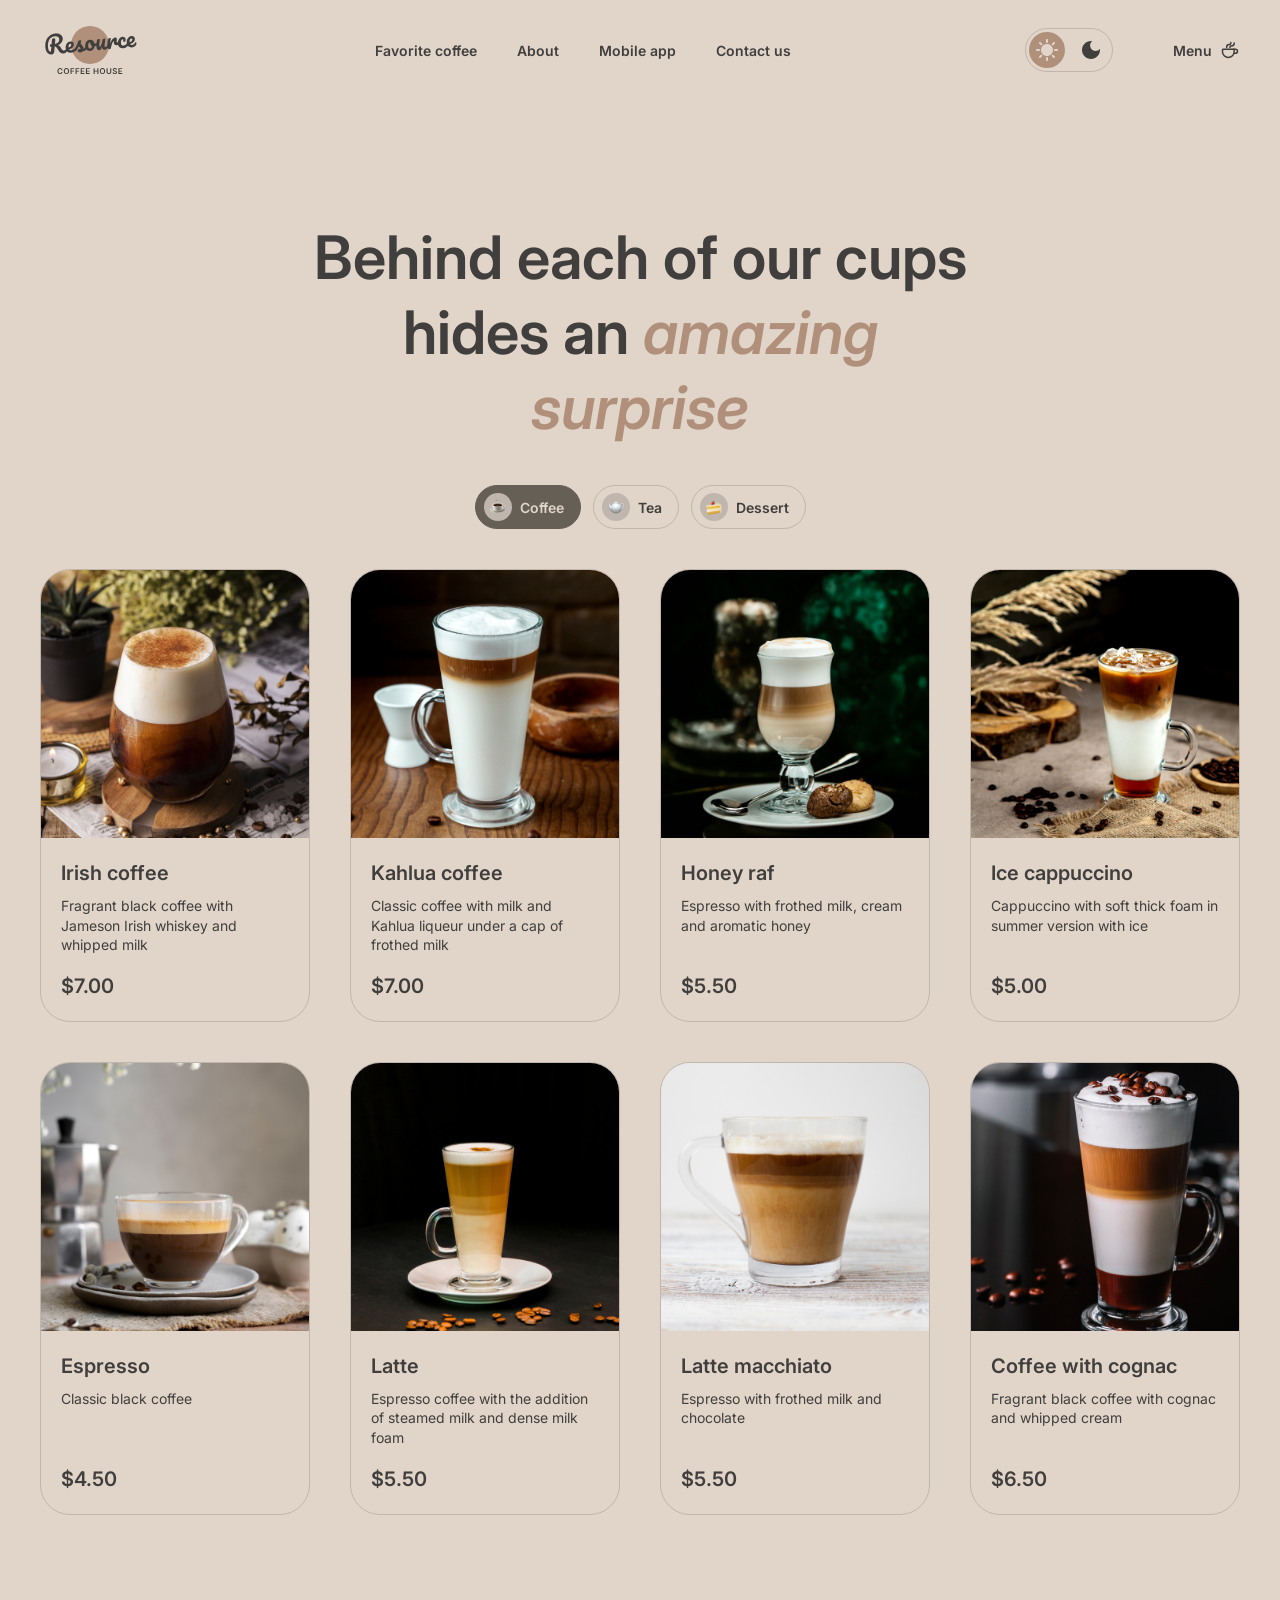
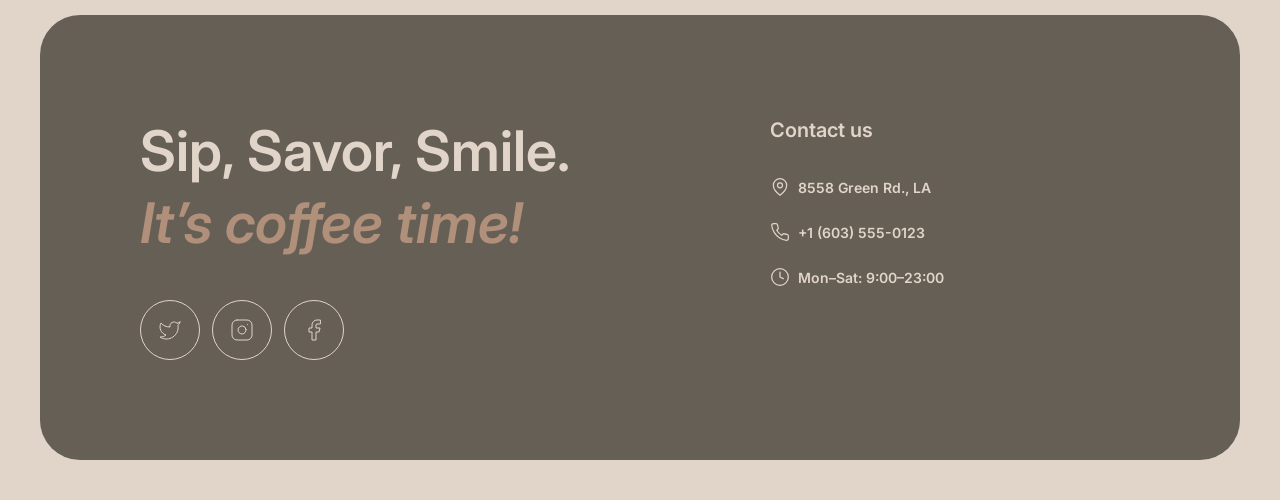
==== catalog.html @ 2228fca2 "feat: add catalog page with category tabs" ====
<!DOCTYPE html>
<html lang="en">

<head>
  <meta charset="UTF-8">
  <meta name="viewport" content="width=device-width, initial-scale=1.0">
  <title>Resource Coffee House</title>
  <link rel="icon" href="img/favicon.svg" type="image/svg+xml">
  <script>
    try {
      document.documentElement.dataset.theme = localStorage.getItem('theme') || 'light';
    } catch { }
  </script>
  <link rel="preconnect" href="https://fonts.googleapis.com">
  <link rel="preconnect" href="https://fonts.gstatic.com" crossorigin>
  <link
    href="https://fonts.googleapis.com/css2?family=Inter:ital,opsz,wght@0,14..32,100..900;1,14..32,100..900&family=Manrope:wght@200..800&display=swap"
    rel="stylesheet">
  <link rel="stylesheet" href="css/reset.css">
  <link rel="stylesheet" href="css/variables.css">
  <link rel="stylesheet" href="css/style.css">
  <script src="js/theme.js" defer></script>
  <script src="js/catalog.js" defer></script>
</head>

<body>
  <header class="header">
    <div class="container header__inner">
      <a class="logo" href="index.html" aria-label="Resource Coffee House"><svg aria-hidden="true" width="100"
          height="60" viewBox="0 0 100 60" fill="none" xmlns="http://www.w3.org/2000/svg">
          <path
            d="M69 25C69 35.4934 60.4934 44 50 44C39.5066 44 31 35.4934 31 25C31 14.5066 39.5066 6 50 6C60.4934 6 69 14.5066 69 25Z"
            fill="#B0907A" />
          <path
            d="M95.6784 22.2913C95.8856 22.2732 96.0534 22.3548 96.1817 22.5364C96.326 22.7165 96.4127 22.9739 96.442 23.3086C96.4922 23.8824 96.4 24.3884 96.1652 24.8265C95.7789 25.5509 95.2359 26.1365 94.5362 26.5832C93.8524 27.0285 93.0084 27.295 92.0042 27.3829C90.4741 27.5168 89.2469 27.1664 88.3226 26.3318C87.3969 25.4812 86.8658 24.2749 86.7291 22.7129C86.6329 21.6131 86.7748 20.5727 87.1547 19.5919C87.5333 18.5951 88.1046 17.7822 88.8687 17.1532C89.6487 16.5229 90.5568 16.1623 91.5928 16.0717C92.5173 15.9908 93.2829 16.2049 93.8895 16.714C94.4948 17.2071 94.8386 17.9239 94.9209 18.8643C95.0171 19.9641 94.7016 20.9473 93.9743 21.814C93.2617 22.6633 91.9772 23.4021 90.1208 24.0303C90.5675 24.73 91.2451 25.0401 92.1537 24.9606C92.8072 24.9035 93.3279 24.7053 93.7158 24.3662C94.1197 24.0257 94.5692 23.4725 95.0643 22.7064C95.2346 22.4506 95.4393 22.3122 95.6784 22.2913ZM91.3914 18.4503C90.8016 18.5019 90.3295 18.8885 89.9751 19.6102C89.6365 20.3304 89.5098 21.1767 89.5949 22.149L89.5991 22.1968C90.5199 21.8914 91.2318 21.4918 91.7347 20.9981C92.2376 20.5044 92.4632 19.9626 92.4117 19.3729C92.3852 19.0701 92.2766 18.8386 92.0859 18.6786C91.9098 18.5013 91.6783 18.4252 91.3914 18.4503Z"
            fill="currentColor" />
          <path
            d="M83.2976 28.1446C81.7356 28.2813 80.4779 27.9497 79.5245 27.1497C78.5857 26.3324 78.0529 25.1985 77.926 23.7481C77.813 22.457 77.969 21.303 78.394 20.2861C78.819 19.2692 79.4149 18.4622 80.1818 17.8651C80.9487 17.268 81.7784 16.9304 82.671 16.8523C83.5477 16.7756 84.2481 16.9793 84.7723 17.4635C85.311 17.9303 85.6159 18.5702 85.6871 19.383C85.7456 20.0525 85.6437 20.6316 85.3813 21.1203C85.1348 21.6076 84.7725 21.8722 84.2944 21.9141C83.9915 21.9406 83.7382 21.8904 83.5344 21.7637C83.3465 21.6356 83.2414 21.444 83.2191 21.189C83.2093 21.0774 83.2141 20.9485 83.2334 20.8023C83.2527 20.6561 83.2676 20.5504 83.278 20.4852C83.3367 20.2392 83.357 20.0125 83.3389 19.8053C83.3208 19.5981 83.2511 19.4436 83.1297 19.3418C83.0243 19.2386 82.876 19.1953 82.6847 19.2121C82.3181 19.2441 81.9901 19.4415 81.7006 19.8041C81.4097 20.1508 81.193 20.6114 81.0506 21.186C80.9081 21.7606 80.8661 22.3826 80.9247 23.0521C81.0865 24.901 81.9723 25.7551 83.5821 25.6142C84.2356 25.557 84.9181 25.2805 85.6296 24.7846C86.3556 24.2714 87.0469 23.5444 87.7034 22.6036C87.8752 22.3637 88.0806 22.2333 88.3197 22.2124C88.5269 22.1942 88.6946 22.2759 88.8229 22.4574C88.9672 22.6375 89.054 22.895 89.0832 23.2297C89.1362 23.8354 89.028 24.3427 88.7587 24.7518C88.0904 25.7418 87.2526 26.5378 86.2452 27.1399C85.2524 27.7247 84.2699 28.0596 83.2976 28.1446Z"
            fill="currentColor" />
          <path
            d="M69.548 29.3476C68.9423 29.4006 68.4841 29.1195 68.1733 28.5042C67.8784 27.8876 67.6696 26.8779 67.5469 25.4753C67.3656 23.4032 67.4882 21.4089 67.9148 19.4924C68.0179 19.0177 68.2197 18.6627 68.5203 18.4276C68.8355 18.1752 69.288 18.0232 69.8778 17.9716C70.1965 17.9437 70.4232 17.964 70.5577 18.0326C70.6921 18.1011 70.7692 18.2469 70.7887 18.4701C70.811 18.7251 70.7416 19.3094 70.5806 20.2229C70.477 20.8744 70.3983 21.4434 70.3445 21.93C70.2907 22.4165 70.2626 23.0132 70.2602 23.7201C70.6663 22.3033 71.1584 21.136 71.7366 20.2181C72.3148 19.3002 72.8987 18.6308 73.4883 18.2098C74.0938 17.7874 74.6595 17.5532 75.1855 17.5072C76.2215 17.4166 76.7849 17.8893 76.8755 18.9253C76.8936 19.1325 76.8658 19.6409 76.7921 20.4504C76.7204 21.0991 76.6915 21.5032 76.7054 21.6626C76.7542 22.2204 76.9779 22.4819 77.3764 22.4471C77.8227 22.408 78.3658 22.0072 79.0057 21.2445C79.1948 21.0191 79.4009 20.8967 79.6241 20.8772C79.8313 20.8591 79.9991 20.9408 80.1274 21.1223C80.2702 21.2864 80.3549 21.5199 80.3814 21.8228C80.433 22.4125 80.314 22.8887 80.0245 23.2513C79.6187 23.7526 79.1275 24.1971 78.5511 24.5848C77.9893 24.9552 77.3736 25.1697 76.7042 25.2282C75.8594 25.3021 75.1951 25.1434 74.7111 24.7521C74.2431 24.3594 73.977 23.7965 73.9129 23.0633C73.892 22.8242 73.895 22.583 73.9219 22.3397C73.9258 22.0182 73.923 21.8016 73.9132 21.69C73.8909 21.435 73.7921 21.3151 73.6167 21.3305C73.3777 21.3514 73.0826 21.6503 72.7315 22.2271C72.395 22.7865 72.0738 23.5213 71.768 24.4314C71.4621 25.3415 71.2322 26.2932 71.0782 27.2864C70.9684 28.0509 70.8058 28.5791 70.5904 28.8709C70.3896 29.1455 70.0421 29.3044 69.548 29.3476Z"
            fill="currentColor" />
          <path
            d="M59.2452 30.2488C58.5279 30.3116 57.9096 30.0364 57.3902 29.4233C56.8853 28.7929 56.5897 27.9836 56.5032 26.9954C56.3986 25.8 56.3828 24.7012 56.4557 23.699C56.5273 22.6809 56.6975 21.5979 56.9665 20.4501C57.0841 19.958 57.2772 19.5958 57.546 19.3635C57.8148 19.1312 58.26 18.9878 58.8816 18.9334C59.2323 18.9028 59.4762 18.9376 59.6135 19.038C59.7667 19.1371 59.8531 19.2981 59.8726 19.5213C59.8838 19.6488 59.8337 20.0868 59.7226 20.8354C59.6148 21.4391 59.534 21.9842 59.4802 22.4707C59.3078 24.1722 59.246 25.3019 59.2948 25.8598C59.3241 26.1945 59.3849 26.4301 59.4771 26.5666C59.568 26.6871 59.7011 26.7397 59.8764 26.7244C60.1155 26.7035 60.3895 26.4386 60.6983 25.9297C61.023 25.4195 61.3421 24.6608 61.6555 23.6536C61.9849 22.6451 62.2788 21.4148 62.5372 19.9627C62.6229 19.4734 62.7842 19.114 63.0211 18.8845C63.2739 18.6535 63.6633 18.5151 64.1893 18.4691C64.5559 18.437 64.8151 18.4625 64.967 18.5456C65.1174 18.6127 65.203 18.7658 65.224 19.0049C65.2588 19.4034 65.1551 20.5127 64.9128 22.3327C64.645 24.412 64.532 25.6907 64.5739 26.1688C64.6004 26.4717 64.685 26.7052 64.8279 26.8694C64.9693 27.0176 65.1437 27.0827 65.3509 27.0645C65.6697 27.0366 66.0275 26.8126 66.4244 26.3924C66.8358 25.9549 67.3698 25.2657 68.0263 24.3249C68.198 24.0851 68.4035 23.9547 68.6425 23.9337C68.8498 23.9156 69.0175 23.9973 69.1458 24.1788C69.2901 24.3589 69.3768 24.6163 69.4061 24.9511C69.4619 25.5886 69.3537 26.096 69.0815 26.4731C68.4701 27.3779 67.7896 28.1361 67.04 28.7477C66.3064 29.358 65.4375 29.707 64.4334 29.7949C63.6683 29.8618 63.0766 29.6165 62.6585 29.0588C62.2562 28.4997 62.0084 27.6862 61.9149 26.6183C61.7388 27.7259 61.4055 28.5982 60.9152 29.2354C60.4235 29.8566 59.8668 30.1944 59.2452 30.2488Z"
            fill="currentColor" />
          <path
            d="M57.5606 22.8796C57.7678 22.8614 57.9362 22.9511 58.0659 23.1485C58.1956 23.346 58.2744 23.6041 58.3023 23.9229C58.3692 24.688 58.1779 25.1625 57.7282 25.3463C56.8011 25.7647 55.7659 26.048 54.6225 26.1963C54.4367 27.5616 53.9332 28.6898 53.1117 29.5808C52.2888 30.4559 51.3115 30.9429 50.1799 31.0419C49.2235 31.1256 48.3824 30.9663 47.6566 30.564C46.9467 30.1603 46.383 29.5913 45.9654 28.8569C45.5478 28.1225 45.3 27.309 45.2219 26.4164C45.1159 25.205 45.2529 24.1089 45.6328 23.1281C46.0114 22.1313 46.5841 21.3343 47.351 20.7372C48.1165 20.1242 48.9933 19.7744 49.9816 19.688C51.1929 19.582 52.2022 19.9193 53.0093 20.6999C53.8309 21.4632 54.3592 22.453 54.5941 23.6691C55.339 23.5558 56.2177 23.3183 57.23 22.9567C57.3547 22.9136 57.4649 22.8879 57.5606 22.8796ZM50.1494 28.4908C50.6595 28.4462 51.0797 28.2007 51.41 27.7542C51.7563 27.3063 51.959 26.6863 52.0182 25.8941C51.4948 25.6026 51.0739 25.1977 50.7555 24.6795C50.4531 24.1599 50.2754 23.5972 50.2224 22.9916C50.2001 22.7365 50.2017 22.4794 50.2272 22.2202L50.1076 22.2307C49.4701 22.2864 48.9633 22.644 48.5873 23.3032C48.2259 23.9452 48.094 24.824 48.1916 25.9398C48.2683 26.8164 48.4942 27.4712 48.8694 27.9042C49.2605 28.3357 49.6872 28.5313 50.1494 28.4908Z"
            fill="currentColor" />
          <path
            d="M40.3093 32.4354C39.4805 32.508 38.8262 32.3725 38.3464 32.029C37.8826 31.6841 37.6298 31.2726 37.5879 30.7944C37.5517 30.38 37.6717 30.0081 37.9481 29.6787C38.2244 29.3494 38.6575 29.1589 39.2472 29.1073C39.4544 29.0892 39.6956 29.0922 39.9708 29.1163C40.2604 29.1231 40.4777 29.1282 40.6226 29.1316C40.5704 28.7185 40.4406 28.3364 40.2332 27.9851C40.0417 27.6325 39.8038 27.3 39.5195 26.9876C39.2338 26.6592 38.9682 26.3773 38.7228 26.1418C38.3109 27.1254 37.8851 27.9497 37.4454 28.6145C37.0216 29.278 36.5472 29.9137 36.0222 30.5218C35.7604 30.8338 35.4701 31.0038 35.1513 31.0316C34.8963 31.054 34.6814 30.9844 34.5067 30.823C34.3306 30.6457 34.2307 30.4216 34.207 30.1506C34.1791 29.8318 34.2648 29.5272 34.4643 29.2367L34.7416 28.827C35.5235 27.6664 36.1068 26.7159 36.4918 25.9756C36.7223 25.4896 36.9874 24.8481 37.2871 24.0509C37.5853 23.2379 37.8735 22.4016 38.1517 21.542C38.3932 20.8142 38.9921 20.4085 39.9484 20.3248C40.3947 20.2858 40.709 20.2984 40.8913 20.3628C41.0736 20.4271 41.1725 20.547 41.1878 20.7223C41.1962 20.8179 41.1775 20.9722 41.1319 21.1849C41.0863 21.3977 41.0167 21.6126 40.9233 21.8296C40.6866 22.4285 40.5857 22.9272 40.6205 23.3257C40.6415 23.5647 40.7442 23.8208 40.9286 24.0937C41.1291 24.3653 41.4235 24.7009 41.8118 25.1006C42.3804 25.7254 42.8131 26.2657 43.11 26.7216C43.4214 27.1601 43.6015 27.6583 43.6503 28.2162C43.6642 28.3756 43.6678 28.6001 43.6611 28.8898C44.4156 28.5187 45.2617 27.6335 46.1993 26.2345C46.371 25.9946 46.5765 25.8642 46.8155 25.8433C47.0227 25.8252 47.1905 25.9069 47.3188 26.0884C47.4631 26.2685 47.5498 26.5259 47.5791 26.8606C47.6321 27.4663 47.5239 27.9737 47.2545 28.3827C46.544 29.4407 45.8382 30.185 45.1371 30.6158C44.4505 31.0292 43.5747 31.2985 42.5095 31.4238C41.9194 32.0215 41.186 32.3587 40.3093 32.4354Z"
            fill="currentColor" />
          <path
            d="M36.6171 26.7357C36.8243 26.7175 36.9921 26.7992 37.1204 26.9807C37.2646 27.1608 37.3514 27.4183 37.3807 27.753C37.4365 28.3905 37.3283 28.8979 37.0561 29.2751C36.5291 30.0439 35.7502 30.7786 34.7193 31.4791C33.7044 32.1782 32.5833 32.5815 31.3559 32.6888C29.6823 32.8353 28.3436 32.4947 27.3396 31.667C26.3356 30.8394 25.7646 29.6365 25.6266 28.0586C25.5304 26.9588 25.6722 25.9185 26.0522 24.9376C26.4308 23.9408 27.0021 23.1279 27.7662 22.4989C28.5462 21.8686 29.4542 21.508 30.4903 21.4174C31.4147 21.3365 32.1803 21.5506 32.787 22.0597C33.3923 22.5528 33.7361 23.2696 33.8183 24.21C33.9145 25.3098 33.599 26.293 32.8718 27.1597C32.1591 28.009 30.8826 28.7471 29.0422 29.3739C29.5048 30.0722 30.294 30.3726 31.4098 30.275C32.127 30.2122 32.9183 29.894 33.7836 29.3204C34.6634 28.7295 35.4025 27.9983 36.0009 27.1269C36.1726 26.887 36.378 26.7566 36.6171 26.7357ZM30.2888 23.796C29.6991 23.8476 29.227 24.2342 28.8725 24.9559C28.534 25.6761 28.4073 26.5224 28.4923 27.4947L28.4965 27.5425C29.4174 27.2371 30.1293 26.8375 30.6322 26.3438C31.1351 25.8501 31.3607 25.3083 31.3091 24.7186C31.2826 24.4158 31.174 24.1843 30.9834 24.0243C30.8072 23.847 30.5757 23.7709 30.2888 23.796Z"
            fill="currentColor" />
          <path
            d="M27.6906 27.5167C27.8978 27.4986 28.0656 27.5803 28.1939 27.7618C28.3382 27.9419 28.4249 28.1993 28.4542 28.5341C28.5086 29.1557 28.4004 29.6631 28.1296 30.0561C27.4454 31.0476 26.7351 31.8324 25.9987 32.4108C25.261 32.9733 24.3581 33.3012 23.2902 33.3946C22.2541 33.4853 21.3451 33.2837 20.5631 32.79C19.797 32.2949 19.028 31.3985 18.256 30.1009C17.6351 29.063 17.151 28.3023 16.8035 27.8188C16.4547 27.3193 16.119 26.9712 15.7967 26.7745C15.4903 26.5765 15.1198 26.4724 14.6852 26.4622C14.6508 26.8025 14.5595 27.8705 14.4114 29.6663C14.3537 30.4744 14.3165 30.9675 14.3 31.1456C14.2256 32.1319 13.9724 32.9089 13.5402 33.4767C13.1067 34.0286 12.4038 34.3471 11.4315 34.4321C10.3636 34.5256 9.38799 34.2977 8.50477 33.7486C7.63609 33.1822 6.9298 32.3606 6.38589 31.2839C5.84059 30.1913 5.50518 28.9277 5.37968 27.4932C5.1454 24.8154 5.40544 22.4638 6.15978 20.4383C6.93006 18.4115 8.10738 16.8148 9.69174 15.6483C11.2906 14.4644 13.1899 13.7763 15.3895 13.5838C16.9196 13.45 18.223 13.5688 19.2994 13.9404C20.3759 14.312 21.1968 14.8826 21.762 15.6523C22.3432 16.4206 22.6784 17.3148 22.7676 18.3349C22.8457 19.2275 22.7073 20.1229 22.3522 21.0213C22.0117 21.9023 21.4476 22.7066 20.66 23.434C19.8724 24.1614 18.8869 24.7375 17.7034 25.1622C18.4866 25.3025 19.1057 25.5856 19.5605 26.0116C20.0154 26.4376 20.4891 27.0787 20.9816 27.9351C21.5115 28.8524 22.0112 29.5153 22.4806 29.924C22.966 30.3312 23.4955 30.5098 24.0693 30.4596C24.5794 30.4149 25.0509 30.205 25.4838 29.8299C25.9154 29.4388 26.4456 28.7981 27.0744 27.9079C27.2461 27.6681 27.4515 27.5377 27.6906 27.5167ZM11.3837 26.727C10.8418 26.7744 10.4561 26.6797 10.2266 26.4428C10.013 26.2045 9.89225 25.9259 9.86436 25.6071C9.8309 25.2246 9.92394 24.9113 10.1435 24.6672C10.379 24.4218 10.6562 24.2851 10.9749 24.2572L11.5727 24.2049C11.691 22.6206 11.8123 21.2528 11.9364 20.1016C12.053 19.0474 12.6771 18.4708 13.8088 18.3718C14.7173 18.2923 15.2071 18.659 15.2782 19.4719C15.2936 19.6473 15.2975 19.7835 15.2899 19.8805L14.9199 23.9121C15.7764 23.789 16.5393 23.5134 17.2085 23.0855C17.8937 22.6561 18.4149 22.0966 18.7722 21.4068C19.1454 20.7156 19.2957 19.9556 19.2232 19.1268C19.1353 18.1226 18.7236 17.3636 17.988 16.8498C17.2524 16.3359 16.2232 16.1369 14.9002 16.2526C13.3382 16.3893 12.0016 16.8997 10.8904 17.7839C9.79381 18.6508 8.98568 19.8779 8.46605 21.4653C7.94503 23.0366 7.78003 24.9142 7.97108 27.0978C8.06033 28.1179 8.24063 28.9855 8.51198 29.7006C8.78334 30.4157 9.08648 30.9432 9.42139 31.2834C9.75631 31.6235 10.0592 31.7817 10.3302 31.7579C10.5374 31.7398 10.6957 31.6216 10.8051 31.4032C10.9304 31.1834 11.0127 30.839 11.052 30.3698L11.3837 26.727Z"
            fill="currentColor" />
          <path
            d="M78.4033 54.0001V48.1819H82.1874V49.0654H79.4573V50.645H81.9914V51.5285H79.4573V53.1165H82.2101V54.0001H78.4033Z"
            fill="currentColor" />
          <path
            d="M75.9698 49.7813C75.9433 49.5332 75.8316 49.34 75.6346 49.2017C75.4395 49.0635 75.1857 48.9943 74.8732 48.9943C74.6535 48.9943 74.4651 49.0275 74.3079 49.0938C74.1507 49.1601 74.0304 49.25 73.9471 49.3637C73.8638 49.4773 73.8211 49.607 73.8192 49.7529C73.8192 49.8741 73.8467 49.9792 73.9016 50.0682C73.9585 50.1572 74.0352 50.233 74.1317 50.2955C74.2283 50.3561 74.3353 50.4072 74.4528 50.4489C74.5702 50.4906 74.6886 50.5256 74.8079 50.554L75.3533 50.6904C75.573 50.7415 75.7842 50.8106 75.9869 50.8977C76.1914 50.9849 76.3742 51.0947 76.5352 51.2273C76.698 51.3599 76.8268 51.5199 76.9215 51.7074C77.0162 51.8949 77.0636 52.1146 77.0636 52.3665C77.0636 52.7074 76.9764 53.0076 76.8022 53.2671C76.628 53.5246 76.3761 53.7263 76.0465 53.8722C75.7189 54.0161 75.3221 54.0881 74.8562 54.0881C74.4035 54.0881 74.0105 54.018 73.6772 53.8779C73.3458 53.7377 73.0863 53.5332 72.8988 53.2642C72.7132 52.9953 72.6128 52.6676 72.5977 52.2813H73.6346C73.6497 52.4839 73.7122 52.6525 73.8221 52.787C73.9319 52.9214 74.0749 53.0218 74.2511 53.0881C74.4291 53.1544 74.628 53.1875 74.8477 53.1875C75.0768 53.1875 75.2776 53.1534 75.4499 53.0852C75.6242 53.0152 75.7605 52.9186 75.859 52.7955C75.9575 52.6705 76.0077 52.5246 76.0096 52.358C76.0077 52.2065 75.9632 52.0815 75.8761 51.983C75.7889 51.8826 75.6668 51.7993 75.5096 51.733C75.3543 51.6648 75.1725 51.6042 74.9641 51.5512L74.3022 51.3807C73.823 51.2576 73.4442 51.071 73.1658 50.821C72.8893 50.5692 72.7511 50.2349 72.7511 49.8182C72.7511 49.4754 72.8439 49.1752 73.0295 48.9176C73.217 48.6601 73.4717 48.4602 73.7937 48.3182C74.1156 48.1743 74.4802 48.1023 74.8874 48.1023C75.3003 48.1023 75.6621 48.1743 75.9727 48.3182C76.2852 48.4602 76.5304 48.6582 76.7085 48.912C76.8865 49.1638 76.9783 49.4536 76.984 49.7813H75.9698Z"
            fill="currentColor" />
          <path
            d="M70.2086 48.1819H71.2626V51.983C71.2626 52.3997 71.1641 52.7662 70.9672 53.0825C70.7721 53.3987 70.4975 53.6459 70.1433 53.8239C69.7891 54.0001 69.3753 54.0881 68.9018 54.0881C68.4264 54.0881 68.0117 54.0001 67.6575 53.8239C67.3033 53.6459 67.0287 53.3987 66.8336 53.0825C66.6386 52.7662 66.541 52.3997 66.541 51.983V48.1819H67.595V51.895C67.595 52.1374 67.648 52.3533 67.7541 52.5427C67.862 52.7321 68.0136 52.8807 68.2086 52.9887C68.4037 53.0948 68.6348 53.1478 68.9018 53.1478C69.1689 53.1478 69.3999 53.0948 69.595 52.9887C69.792 52.8807 69.9435 52.7321 70.0495 52.5427C70.1556 52.3533 70.2086 52.1374 70.2086 51.895V48.1819Z"
            fill="currentColor" />
          <path
            d="M65.1444 51.0909C65.1444 51.7178 65.027 52.2548 64.7922 52.7017C64.5592 53.1468 64.241 53.4877 63.8376 53.7245C63.4361 53.9612 62.9806 54.0796 62.4711 54.0796C61.9617 54.0796 61.5052 53.9612 61.1018 53.7245C60.7003 53.4858 60.3821 53.144 60.1473 52.6989C59.9143 52.2519 59.7979 51.7159 59.7979 51.0909C59.7979 50.464 59.9143 49.9281 60.1473 49.483C60.3821 49.036 60.7003 48.6942 61.1018 48.4574C61.5052 48.2207 61.9617 48.1023 62.4711 48.1023C62.9806 48.1023 63.4361 48.2207 63.8376 48.4574C64.241 48.6942 64.5592 49.036 64.7922 49.483C65.027 49.9281 65.1444 50.464 65.1444 51.0909ZM64.0848 51.0909C64.0848 50.6496 64.0157 50.2775 63.8774 49.9745C63.741 49.6695 63.5516 49.4394 63.3092 49.2841C63.0668 49.1269 62.7874 49.0483 62.4711 49.0483C62.1549 49.0483 61.8755 49.1269 61.6331 49.2841C61.3907 49.4394 61.2003 49.6695 61.0621 49.9745C60.9257 50.2775 60.8575 50.6496 60.8575 51.0909C60.8575 51.5322 60.9257 51.9053 61.0621 52.2102C61.2003 52.5133 61.3907 52.7434 61.6331 52.9006C61.8755 53.0559 62.1549 53.1335 62.4711 53.1335C62.7874 53.1335 63.0668 53.0559 63.3092 52.9006C63.5516 52.7434 63.741 52.5133 63.8774 52.2102C64.0157 51.9053 64.0848 51.5322 64.0848 51.0909Z"
            fill="currentColor" />
          <path
            d="M53.5918 54.0001V48.1819H54.6458V50.645H57.3418V48.1819H58.3986V54.0001H57.3418V51.5285H54.6458V54.0001H53.5918Z"
            fill="currentColor" />
          <path
            d="M45.9482 54.0001V48.1819H49.7323V49.0654H47.0022V50.645H49.5363V51.5285H47.0022V53.1165H49.7551V54.0001H45.9482Z"
            fill="currentColor" />
          <path
            d="M40.6895 54.0001V48.1819H44.4735V49.0654H41.7434V50.645H44.2775V51.5285H41.7434V53.1165H44.4963V54.0001H40.6895Z"
            fill="currentColor" />
          <path d="M35.6016 54.0001V48.1819H39.3288V49.0654H36.6555V50.645H39.0732V51.5285H36.6555V54.0001H35.6016Z"
            fill="currentColor" />
          <path d="M30.5137 54.0001V48.1819H34.2409V49.0654H31.5676V50.645H33.9853V51.5285H31.5676V54.0001H30.5137Z"
            fill="currentColor" />
          <path
            d="M29.1181 51.0909C29.1181 51.7178 29.0007 52.2548 28.7658 52.7017C28.5328 53.1468 28.2147 53.4877 27.8113 53.7245C27.4097 53.9612 26.9542 54.0796 26.4448 54.0796C25.9353 54.0796 25.4789 53.9612 25.0755 53.7245C24.6739 53.4858 24.3558 53.144 24.1209 52.6989C23.888 52.2519 23.7715 51.7159 23.7715 51.0909C23.7715 50.464 23.888 49.9281 24.1209 49.483C24.3558 49.036 24.6739 48.6942 25.0755 48.4574C25.4789 48.2207 25.9353 48.1023 26.4448 48.1023C26.9542 48.1023 27.4097 48.2207 27.8113 48.4574C28.2147 48.6942 28.5328 49.036 28.7658 49.483C29.0007 49.9281 29.1181 50.464 29.1181 51.0909ZM28.0584 51.0909C28.0584 50.6496 27.9893 50.2775 27.851 49.9745C27.7147 49.6695 27.5253 49.4394 27.2828 49.2841C27.0404 49.1269 26.7611 49.0483 26.4448 49.0483C26.1285 49.0483 25.8491 49.1269 25.6067 49.2841C25.3643 49.4394 25.1739 49.6695 25.0357 49.9745C24.8993 50.2775 24.8311 50.6496 24.8311 51.0909C24.8311 51.5322 24.8993 51.9053 25.0357 52.2102C25.1739 52.5133 25.3643 52.7434 25.6067 52.9006C25.8491 53.0559 26.1285 53.1335 26.4448 53.1335C26.7611 53.1335 27.0404 53.0559 27.2828 52.9006C27.5253 52.7434 27.7147 52.5133 27.851 52.2102C27.9893 51.9053 28.0584 51.5322 28.0584 51.0909Z"
            fill="currentColor" />
          <path
            d="M22.5536 50.1449H21.4911C21.4608 49.9707 21.4049 49.8163 21.3235 49.6818C21.2421 49.5455 21.1407 49.4299 21.0195 49.3352C20.8983 49.2406 20.7601 49.1695 20.6048 49.1222C20.4513 49.0729 20.2856 49.0483 20.1076 49.0483C19.7913 49.0483 19.511 49.1279 19.2667 49.287C19.0224 49.4442 18.8311 49.6752 18.6928 49.9801C18.5546 50.2832 18.4854 50.6534 18.4854 51.0909C18.4854 51.536 18.5546 51.911 18.6928 52.2159C18.833 52.519 19.0243 52.7481 19.2667 52.9034C19.511 53.0568 19.7904 53.1335 20.1048 53.1335C20.279 53.1335 20.4419 53.1108 20.5934 53.0654C20.7468 53.018 20.8841 52.9489 21.0053 52.858C21.1284 52.7671 21.2317 52.6553 21.315 52.5227C21.4002 52.3902 21.4589 52.2387 21.4911 52.0682L22.5536 52.0739C22.5138 52.3504 22.4277 52.6099 22.2951 52.8523C22.1644 53.0947 21.993 53.3087 21.7809 53.4943C21.5688 53.6781 21.3207 53.822 21.0366 53.9262C20.7525 54.0284 20.4371 54.0796 20.0906 54.0796C19.5792 54.0796 19.1228 53.9612 18.7212 53.7245C18.3197 53.4877 18.0034 53.1459 17.7724 52.6989C17.5413 52.2519 17.4258 51.7159 17.4258 51.0909C17.4258 50.464 17.5423 49.9281 17.7752 49.483C18.0082 49.036 18.3254 48.6942 18.7269 48.4574C19.1284 48.2207 19.583 48.1023 20.0906 48.1023C20.4144 48.1023 20.7156 48.1477 20.994 48.2387C21.2724 48.3296 21.5205 48.4631 21.7383 48.6392C21.9561 48.8135 22.1351 49.0275 22.2752 49.2813C22.4173 49.5332 22.5101 49.821 22.5536 50.1449Z"
            fill="currentColor" />
        </svg></a>

      <nav class="nav" aria-label="Основная навигация">
        <ul class="nav__list">
          <li><a class="nav__link" href="index.html#slider">Favorite coffee</a></li>
          <li><a class="nav__link" href="index.html#about">About</a></li>
          <li><a class="nav__link" href="index.html#mobile-app">Mobile app</a></li>
          <li><a class="nav__link" href="#contact">Contact us</a></li>
        </ul>
      </nav>

      <div class="header__actions">
        <div class="theme-toggle" role="group" aria-label="Theme switcher">
          <button class="theme-toggle__btn is-active" type="button" data-theme="light" aria-label="Light theme"
            aria-pressed="true">
            <svg aria-hidden="true" width="36" height="36" viewBox="0 0 36 36" fill="none"
              xmlns="http://www.w3.org/2000/svg">
              <path
                d="M17 10V8C17 7.45 17.45 7 18 7C18.55 7 19 7.45 19 8V10C19 10.55 18.55 11 18 11C17.45 11 17 10.55 17 10ZM24.36 13.05L25.77 11.63C26.16 11.24 26.16 10.61 25.77 10.22C25.38 9.83 24.75 9.83 24.36 10.22L22.95 11.64C22.56 12.03 22.56 12.66 22.95 13.05C23.34 13.44 23.97 13.44 24.36 13.05ZM28 17H26C25.45 17 25 17.45 25 18C25 18.55 25.45 19 26 19H28C28.55 19 29 18.55 29 18C29 17.45 28.55 17 28 17ZM18 25C17.45 25 17 25.45 17 26V28C17 28.55 17.45 29 18 29C18.55 29 19 28.55 19 28V26C19 25.45 18.55 25 18 25ZM11.64 13.05L10.22 11.64C9.83 11.25 9.83 10.61 10.22 10.23C10.61 9.85 11.25 9.84 11.63 10.23L13.04 11.64C13.43 12.03 13.43 12.67 13.04 13.05C12.65 13.43 12.02 13.44 11.64 13.05ZM22.95 22.95C22.56 23.34 22.56 23.98 22.95 24.36L24.36 25.77C24.75 26.16 25.39 26.16 25.77 25.77C26.16 25.38 26.16 24.74 25.77 24.36L24.36 22.95C23.98 22.56 23.34 22.56 22.95 22.95ZM8 19H10C10.55 19 11 18.55 11 18C11 17.45 10.55 17 10 17H8C7.45 17 7 17.45 7 18C7 18.55 7.45 19 8 19ZM11.64 25.78L13.05 24.37C13.44 23.98 13.44 23.34 13.05 22.96C12.66 22.58 12.02 22.57 11.64 22.96L10.23 24.37C9.84 24.76 9.84 25.4 10.23 25.78C10.61 26.17 11.25 26.17 11.64 25.78ZM18 12C14.69 12 12 14.69 12 18C12 21.31 14.69 24 18 24C21.31 24 24 21.31 24 18C24 14.69 21.31 12 18 12Z"
                fill="currentColor" />
            </svg>
          </button>
          <button class="theme-toggle__btn" type="button" data-theme="dark" aria-label="Dark theme"
            aria-pressed="false">
            <svg aria-hidden="true" width="36" height="36" viewBox="0 0 36 36" fill="none"
              xmlns="http://www.w3.org/2000/svg">
              <path
                d="M18 9C13.03 9 9 13.03 9 18C9 22.97 13.03 27 18 27C22.97 27 27 22.97 27 18C27 17.54 26.96 17.08 26.9 16.64C25.92 18.01 24.32 18.9 22.5 18.9C19.52 18.9 17.1 16.48 17.1 13.5C17.1 11.69 17.99 10.08 19.36 9.1C18.92 9.04 18.46 9 18 9Z"
                fill="currentColor" />
            </svg>
          </button>
        </div>

        <a class="menu-link" href="catalog.html">
          Menu
          <svg width="20" height="20" viewBox="0 0 20 20" fill="none" xmlns="http://www.w3.org/2000/svg"
            aria-hidden="true">
            <path
              d="M14.167 9.76667V11.6667C14.167 14.8883 11.5553 17.5 8.33366 17.5C5.112 17.5 2.50033 14.8883 2.50033 11.6667V9.76667C2.50033 9.4353 2.76896 9.16667 3.10033 9.16667H13.567C13.8984 9.16667 14.167 9.4353 14.167 9.76667Z"
              stroke="currentColor" stroke-width="1.5" stroke-linecap="round" stroke-linejoin="round" />
            <path
              d="M10.0003 7.50008C10.0003 6.66675 10.5956 5.83341 11.786 5.83341C13.101 5.83341 14.167 4.76743 14.167 3.45246V2.91675"
              stroke="currentColor" stroke-width="1.5" stroke-linecap="round" stroke-linejoin="round" />
            <path
              d="M6.66634 7.5V7.08333C6.66634 5.70262 7.78563 4.58333 9.16634 4.58333C10.0868 4.58333 10.833 3.83714 10.833 2.91667V2.5"
              stroke="currentColor" stroke-width="1.5" stroke-linecap="round" stroke-linejoin="round" />
            <path
              d="M13.333 9.16675H15.4163C16.5669 9.16675 17.4997 10.0995 17.4997 11.2501C17.4997 12.4007 16.5669 13.3334 15.4163 13.3334H14.1663"
              stroke="currentColor" stroke-width="1.5" stroke-linecap="round" stroke-linejoin="round" />
          </svg>
        </a>
      </div>
    </div>
  </header>

  <main>
    <section class="section menu">
      <div class="container">
        <h1 class="section-title menu__title">
          Behind each of our cups hides an <span class="accent">amazing surprise</span>
        </h1>

        <div class="tabs" role="group" aria-label="Menu categories">
          <button class="tab is-active" type="button" data-category="coffee" aria-pressed="true">
            <span class="tab__icon" aria-hidden="true"><img src="img/icons/cup.png" alt="cup"></span>
            Coffee
          </button>
          <button class="tab" type="button" data-category="tea" aria-pressed="false">
            <span class="tab__icon" aria-hidden="true"><img src="img/icons/tea.png" alt="tea"></span>
            Tea
          </button>
          <button class="tab" type="button" data-category="dessert" aria-pressed="false">
            <span class="tab__icon" aria-hidden="true"><img src="img/icons/dessert.png" alt="dessert"></span>
            Dessert
          </button>
        </div>

        <ul class="menu__grid"></ul>
      </div>
    </section>
  </main>

  <footer class="footer" id="contact">
    <div class="container">
      <div class="footer__inner">
        <div class="footer__brand">
          <h2 class="footer__title">
            Sip, Savor, Smile.
            <span class="accent">It’s coffee time!</span>
          </h2>

          <ul class="socials">
            <li>
              <a class="socials__link" href="#" aria-label="Twitter">
                <svg width="24" height="24" viewBox="0 0 24 24" fill="none" stroke="currentColor" stroke-width="1"
                  stroke-linecap="round" stroke-linejoin="round" aria-hidden="true">
                  <path
                    d="M22 4s-.7 2.1-2 3.4c1.6 10-9.4 17.3-18 11.6 2.2.1 4.4-.6 6-2C3 15.5.5 9.6 3 5c2.2 2.6 5.6 4.1 9 4-.9-4.2 4-6.6 7-3.8 1.1 0 3-1.2 3-1.2z" />
                </svg>
              </a>
            </li>
            <li>
              <a class="socials__link" href="#" aria-label="Instagram">
                <svg width="24" height="24" viewBox="0 0 24 24" fill="none" stroke="currentColor" stroke-width="1"
                  stroke-linecap="round" stroke-linejoin="round" aria-hidden="true">
                  <rect width="20" height="20" x="2" y="2" rx="5" ry="5" />
                  <path d="M16 11.37A4 4 0 1 1 12.63 8 4 4 0 0 1 16 11.37z" />
                  <line x1="17.5" x2="17.51" y1="6.5" y2="6.5" />
                </svg>
              </a>
            </li>
            <li>
              <a class="socials__link" href="#" aria-label="Facebook">
                <svg width="24" height="24" viewBox="0 0 24 24" fill="none" stroke="currentColor" stroke-width="1"
                  stroke-linecap="round" stroke-linejoin="round" aria-hidden="true">
                  <path d="M18 2h-3a5 5 0 0 0-5 5v3H7v4h3v8h4v-8h3l1-4h-4V7a1 1 0 0 1 1-1h3z" />
                </svg>
              </a>
            </li>
          </ul>
        </div>

        <div class="footer__contacts">
          <h3 class="footer__subtitle">Contact us</h3>

          <ul class="contacts">
            <li class="contacts__item">
              <svg width="20" height="20" viewBox="0 0 24 24" fill="none" stroke="currentColor" stroke-width="1.5"
                stroke-linecap="round" stroke-linejoin="round" aria-hidden="true">
                <path d="M20 10c0 6-8 12-8 12s-8-6-8-12a8 8 0 0 1 16 0Z" />
                <circle cx="12" cy="10" r="3" />
              </svg>
              <address class="contacts__text">8558 Green Rd., LA</address>
            </li>
            <li class="contacts__item">
              <svg width="20" height="20" viewBox="0 0 24 24" fill="none" stroke="currentColor" stroke-width="1.5"
                stroke-linecap="round" stroke-linejoin="round" aria-hidden="true">
                <path
                  d="M22 16.92v3a2 2 0 0 1-2.18 2 19.79 19.79 0 0 1-8.63-3.07 19.5 19.5 0 0 1-6-6 19.79 19.79 0 0 1-3.07-8.67A2 2 0 0 1 4.11 2h3a2 2 0 0 1 2 1.72c.127.96.361 1.903.7 2.81a2 2 0 0 1-.45 2.11L8.09 9.91a16 16 0 0 0 6 6l1.27-1.27a2 2 0 0 1 2.11-.45c.907.339 1.85.573 2.81.7A2 2 0 0 1 22 16.92z" />
              </svg>
              <a class="contacts__text" href="tel:+16035550123">+1 (603) 555-0123</a>
            </li>
            <li class="contacts__item">
              <svg width="20" height="20" viewBox="0 0 24 24" fill="none" stroke="currentColor" stroke-width="1.5"
                stroke-linecap="round" stroke-linejoin="round" aria-hidden="true">
                <circle cx="12" cy="12" r="10" />
                <polyline points="12 6 12 12 16 14" />
              </svg>
              <span class="contacts__text">Mon–Sat: 9:00–23:00</span>
            </li>
          </ul>
        </div>
      </div>
    </div>
  </footer>
</body>

</html>
---- css/variables.css ----
:root {
  --color-sand-100: #e1d4c9;
  --color-sand-300: #c1b6ad;
  --color-clay-500: #b0907a;
  --color-stone-600: #665f55;
  --color-stone-700: #403f3d;
  --color-stone-900: #292826;

  --container-width: 1360px;
  --gutter: 40px;
  --header-height: 60px;
  --transition: 0.2s ease;

  --font-family: "Inter", sans-serif;
  --second-family: "Manrope", sans-serif;
}

:root {
  --text-primary: var(--color-stone-700);
  --text-inverse: var(--color-sand-100);
  --text-accent: var(--color-clay-500);

  --background-page: var(--color-sand-100);
  --background-container: var(--color-stone-600);
  --background-overlay: rgba(64, 63, 61, 0.8);
  --background-modal: var(--color-sand-100);
  --background-modal-control: var(--color-stone-600);

  --border-primary: var(--color-sand-300);
  --border-inverse: var(--color-stone-600);
}

:root[data-theme="dark"] {
  --text-primary: var(--color-sand-100);
  --text-inverse: var(--color-sand-100);
  --text-accent: var(--color-clay-500);

  --background-page: var(--color-stone-900);
  --background-container: var(--color-stone-700);
  --background-overlay: rgba(41, 40, 38, 0.8);
  --background-modal: var(--color-stone-700);
  --background-modal-control: var(--color-stone-900);

  --border-primary: var(--color-stone-600);
  --border-inverse: var(--color-sand-300);
}
---- css/style.css ----
html {
  scroll-behavior: smooth;
  scroll-padding-top: var(--header-height);
}

body {
  margin: 0;
  font-family: var(--font-family);
  line-height: 1.5;
  color: var(--text-primary);
  background-color: var(--background-page);
  transition: background-color var(--transition), color var(--transition);
}

.container {
  width: min(100% - 2 * var(--gutter), var(--container-width));
  margin-inline: auto;
}

.section {
  padding-block: 100px;
}

.btn {
  display: inline-flex;
  align-items: center;
  justify-content: center;
  width: 200px;
  height: 60px;
  padding: 0;
  border-radius: 999px;
  background-color: var(--text-inverse);
  color: var(--color-stone-700);
  font-size: 14px;
  font-weight: 600;
  text-decoration: none;
  transition: background-color var(--transition), color var(--transition);
}

.btn:hover {
  background-color: var(--text-accent);
  color: var(--text-inverse);
}

.header {
  padding: 20px 0 40px;
}

.header__inner {
  display: flex;
  align-items: center;
  justify-content: space-between;
  height: var(--header-height);
}

.logo {
  display: flex;
  color: var(--text-primary);
}

.nav__list {
  display: flex;
  gap: 40px;
  margin: 0;
  padding: 0;
  list-style: none;
}

.nav__link {
  font-size: 14px;
  font-weight: 600;
  color: var(--text-primary);
  text-decoration: none;
  transition: color var(--transition);
}

.nav__link:hover {
  color: var(--text-accent);
}

.header__actions {
  display: flex;
  align-items: center;
  gap: 60px;
}

.theme-toggle {
  display: flex;
  gap: 8px;
  box-sizing: border-box;
  width: 88px;
  height: 44px;
  padding: 3px;
  border: 1px solid var(--border-primary);
  border-radius: 999px;
}

.theme-toggle__btn {
  display: grid;
  place-items: center;
  width: 36px;
  height: 36px;
  padding: 0;
  border: 0;
  border-radius: 50%;
  background: transparent;
  color: var(--text-primary);
  cursor: pointer;
  transition: background-color var(--transition), color var(--transition);
}

.theme-toggle__btn svg {
  display: block;
}

.theme-toggle__btn.is-active {
  background: var(--text-accent);
  color: var(--color-sand-100);
}

.theme-toggle__btn:focus-visible {
  outline: 2px solid var(--text-accent);
  outline-offset: 2px;
}

.menu-link {
  display: flex;
  align-items: center;
  gap: 8px;
  font-size: 14px;
  font-weight: 600;
  color: var(--text-primary);
  text-decoration: none;
  transition: color var(--transition);
}

.menu-link:hover {
  color: var(--text-accent);
}

/* hero */

.hero__inner {
  position: relative;
  isolation: isolate;
  display: flex;
  align-items: center;
  min-height: 604px;
  padding: 60px 96px;
  border-radius: 40px;
  overflow: hidden;
  color: var(--text-inverse);
}

.hero__bg {
  position: absolute;
  inset: 0;
  z-index: -1;
  width: 100%;
  height: 100%;
  object-fit: cover;
}

.hero__content {
  display: flex;
  flex-direction: column;
  align-items: flex-start;
  gap: 40px;
  max-width: 530px;
}

.hero__title {
  font-size: 72px;
  font-weight: 600;
  line-height: 1.1;
}

.hero__accent {
  font-style: italic;
  color: var(--text-accent);
}

.hero__text {
  max-width: 480px;
  font-size: 16px;
  line-height: 1.6;
}

/* slider */

.accent {
  font-style: italic;
  color: var(--text-accent);
}

.section-title {
  font-size: 60px;
  font-weight: 600;
  line-height: 1.25;
  text-align: center;
}

.slider {
  margin-top: 40px;
}

.slider__stage {
  position: relative;
}

.slider__viewport {
  overflow: hidden;
}

.slider__track {
  display: flex;
  transition: transform 0.4s ease;
}

.slider__slide {
  flex: 0 0 100%;
  display: flex;
  flex-direction: column;
  align-items: center;
  text-align: center;
}

.slider__img {
  display: block;
  width: auto;
  height: 424px;
  max-width: 100%;
  margin-bottom: 32px;
  object-fit: contain;
}

.slider__name {
  font-size: 24px;
  font-weight: 600;
}

.slider__text {
  max-width: 480px;
  font-family: var(--font-family);
  font-weight: 400;
  font-size: 16px;
  line-height: 150%;
  text-align: center;
  color: var(--text-primary);
}

.slider__price {
  margin-top: 16px;
  font-size: 24px;
  font-weight: 600;
}


.slider__arrow {
  z-index: 1;
  position: absolute;
  top: 50%;
  transform: translateY(-50%);
  display: grid;
  place-items: center;
  width: 60px;
  height: 60px;
  padding: 0;
  border: 1px solid var(--border-inverse);
  border-radius: 50%;
  background: transparent;
  color: var(--text-primary);
  cursor: pointer;
  transition: border-color var(--transition), color var(--transition);
}

.slider__arrow--prev {
  left: 0;
}

.slider__arrow--next {
  right: 0;
}

.slider__arrow:hover {
  border-color: var(--text-accent);
  color: var(--text-accent);
}

.slider__arrow:focus-visible,
.slider__dot:focus-visible {
  outline: 2px solid var(--text-accent);
  outline-offset: 2px;
}


.slider__dots {
  display: flex;
  justify-content: center;
  gap: 10px;
  margin-top: 24px;
}

.slider__dot {
  position: relative;
  width: 40px;
  height: 20px;
  padding: 0;
  border: 0;
  background: none;
  cursor: pointer;
}

.slider__dot::before {
  content: "";
  position: absolute;
  inset: 8px 0;
  border-radius: 2px;
  background: var(--border-primary);
  transition: background-color var(--transition);
}

.slider__dot.is-active::before {
  background: var(--border-inverse);
}

@media (prefers-reduced-motion: reduce) {
  .slider__track {
    transition: none;
  }
}


/* about */

.about__title {
  font-size: 56px;
  font-weight: 600;
  line-height: 1.3;
}

.about__gallery {
  display: grid;
  grid-template-columns: repeat(2, 1fr);
  gap: 40px;
  margin-top: 40px;
}

.about__col {
  display: flex;
  flex-direction: column;
  gap: 40px;
}

.about__img {
  display: block;
  width: 100%;
  height: auto;
  border-radius: 20px;
  object-fit: cover;
}

.about__img--tall {
  aspect-ratio: 660 / 590;
}

.about__img--short {
  aspect-ratio: 660 / 431;
}

/* mobile */

.app__inner {
  display: grid;
  grid-template-columns: 1fr 630px;
  align-items: center;      /* текст по центру высоты картинки */
}

.app__title {
  font-size: 56px;
  font-weight: 600;
  line-height: 1.2;
}

.app__text {
  max-width: 600px;
  margin-top: 24px;
  font-size: 16px;
  line-height: 1.4;
}

.app__stores {
  display: flex;
  flex-wrap: wrap;
  gap: 20px;
  margin-top: 40px;
}

.store-btn {
  display: inline-flex;
  align-items: center;
  gap: 12px;
  width: 200px;
  height: 64px;
  padding: 0 20px;
  border: 1px solid var(--border-inverse);
  border-radius: 999px;
  color: var(--text-primary);
  text-decoration: none;
  transition: border-color var(--transition), color var(--transition);
}

.store-btn:hover {
  border-color: var(--text-accent);
  color: var(--text-accent);
}

.store-btn:focus-visible {
  outline: 2px solid var(--text-accent);
  outline-offset: 2px;
}

.store-btn svg,
.store-btn img {
  flex-shrink: 0;
}

.store-btn__label {
  display: flex;
  flex-direction: column;
  line-height: 1.2;
}

.store-btn__hint {
  font-size: 12px;
}

.store-btn__name {
  font-size: 16px;
  font-weight: 600;
}

.app__img {
  display: block;
  width: 100%;
  height: auto;
}

/* footer */

.footer {
  padding-bottom: 40px;
}

.footer__inner {
  display: grid;
  grid-template-columns: 630px 1fr;
  align-items: start;
  padding: 100px;
  border-radius: 40px;
  background-color: var(--background-container);
  color: var(--text-inverse);
}

.footer__title {
  font-size: 56px;
  font-weight: 600;
  line-height: 1.3;
}

.footer__title .accent {
  display: block; 
}

.socials {
  display: flex;
  gap: 12px;
  margin-top: 40px;
  padding: 0;
  list-style: none;
}

.socials__link {
  display: grid;
  place-items: center;
  width: 60px;
  height: 60px;
  border: 1px solid currentColor;
  border-radius: 50%;
  color: var(--text-inverse);
  transition: color var(--transition);
}

.socials__link:hover {
  color: var(--text-accent);
}

.footer__subtitle {
  margin-bottom: 32px;
  font-size: 20px;
  font-weight: 600;
}

.contacts {
  display: flex;
  flex-direction: column;
  gap: 24px;
  margin: 0;
  padding: 0;
  list-style: none;
}

.contacts__item {
  display: flex;
  align-items: center;
  gap: 8px;
}

.contacts__item svg {
  flex-shrink: 0;
}

.contacts__text {
  font-size: 14px;
  font-style: normal; 
  font-weight: 600;
  color: inherit;
  text-decoration: none;
}

a.contacts__text:hover,
.socials__link:focus-visible,
a.contacts__text:focus-visible {
  color: var(--text-accent);
}

.socials__link:focus-visible,
a.contacts__text:focus-visible {
  outline: 2px solid var(--text-accent);
  outline-offset: 2px;
}


/* catalog */

.menu__title {
  max-width: 700px;
  margin-inline: auto;
}

/* вкладки */
.tabs {
  display: flex;
  justify-content: center;
  gap: 12px;
  margin-top: 40px;
}

.tab {
  display: inline-flex;
  align-items: center;
  gap: 8px;
  height: 44px;
  padding: 0 16px 0 8px;
  border: 1px solid var(--border-primary);
  border-radius: 999px;
  background: transparent;
  color: var(--text-primary);
  font-size: 14px;
  font-weight: 600;
  cursor: pointer;
  transition: background-color var(--transition), color var(--transition);
}

.tab__icon {
  display: grid;
  place-items: center;
  width: 28px;
  height: 28px;
  border-radius: 50%;
  background: var(--border-primary);
}

.tab.is-active {
  border-color: var(--background-container);
  background: var(--background-container);
  color: var(--text-inverse);
}

.tab:hover:not(.is-active) {
  border-color: var(--text-accent);
}

.tab:focus-visible {
  outline: 2px solid var(--text-accent);
  outline-offset: 2px;
}

.menu__grid {
  display: grid;
  grid-template-columns: repeat(4, 1fr);
  gap: 40px;
  margin: 40px 0 0;
  padding: 0;
  list-style: none;
}

.card {
  display: flex;
  flex-direction: column;
  overflow: hidden;
  border: 1px solid var(--border-primary);
  border-radius: 30px;
}

.card__img {
  display: block;
  width: 100%;
  height: auto;
  aspect-ratio: 1;
  object-fit: cover;
}

.card__body {
  display: flex;
  flex: 1;
  flex-direction: column;
  padding: 20px;
}

.card__name {
  font-size: 20px;
  font-weight: 600;
}

.card__text {
  margin-top: 8px;
  font-size: 14px;
  line-height: 1.4;
}

.card__price {
  margin-top: auto;  
  padding-top: 16px;
  font-size: 20px;
  font-weight: 600;
}


.menu-link[aria-current="page"] {
  padding-bottom: 4px;
  border-bottom: 1px solid currentColor;
}
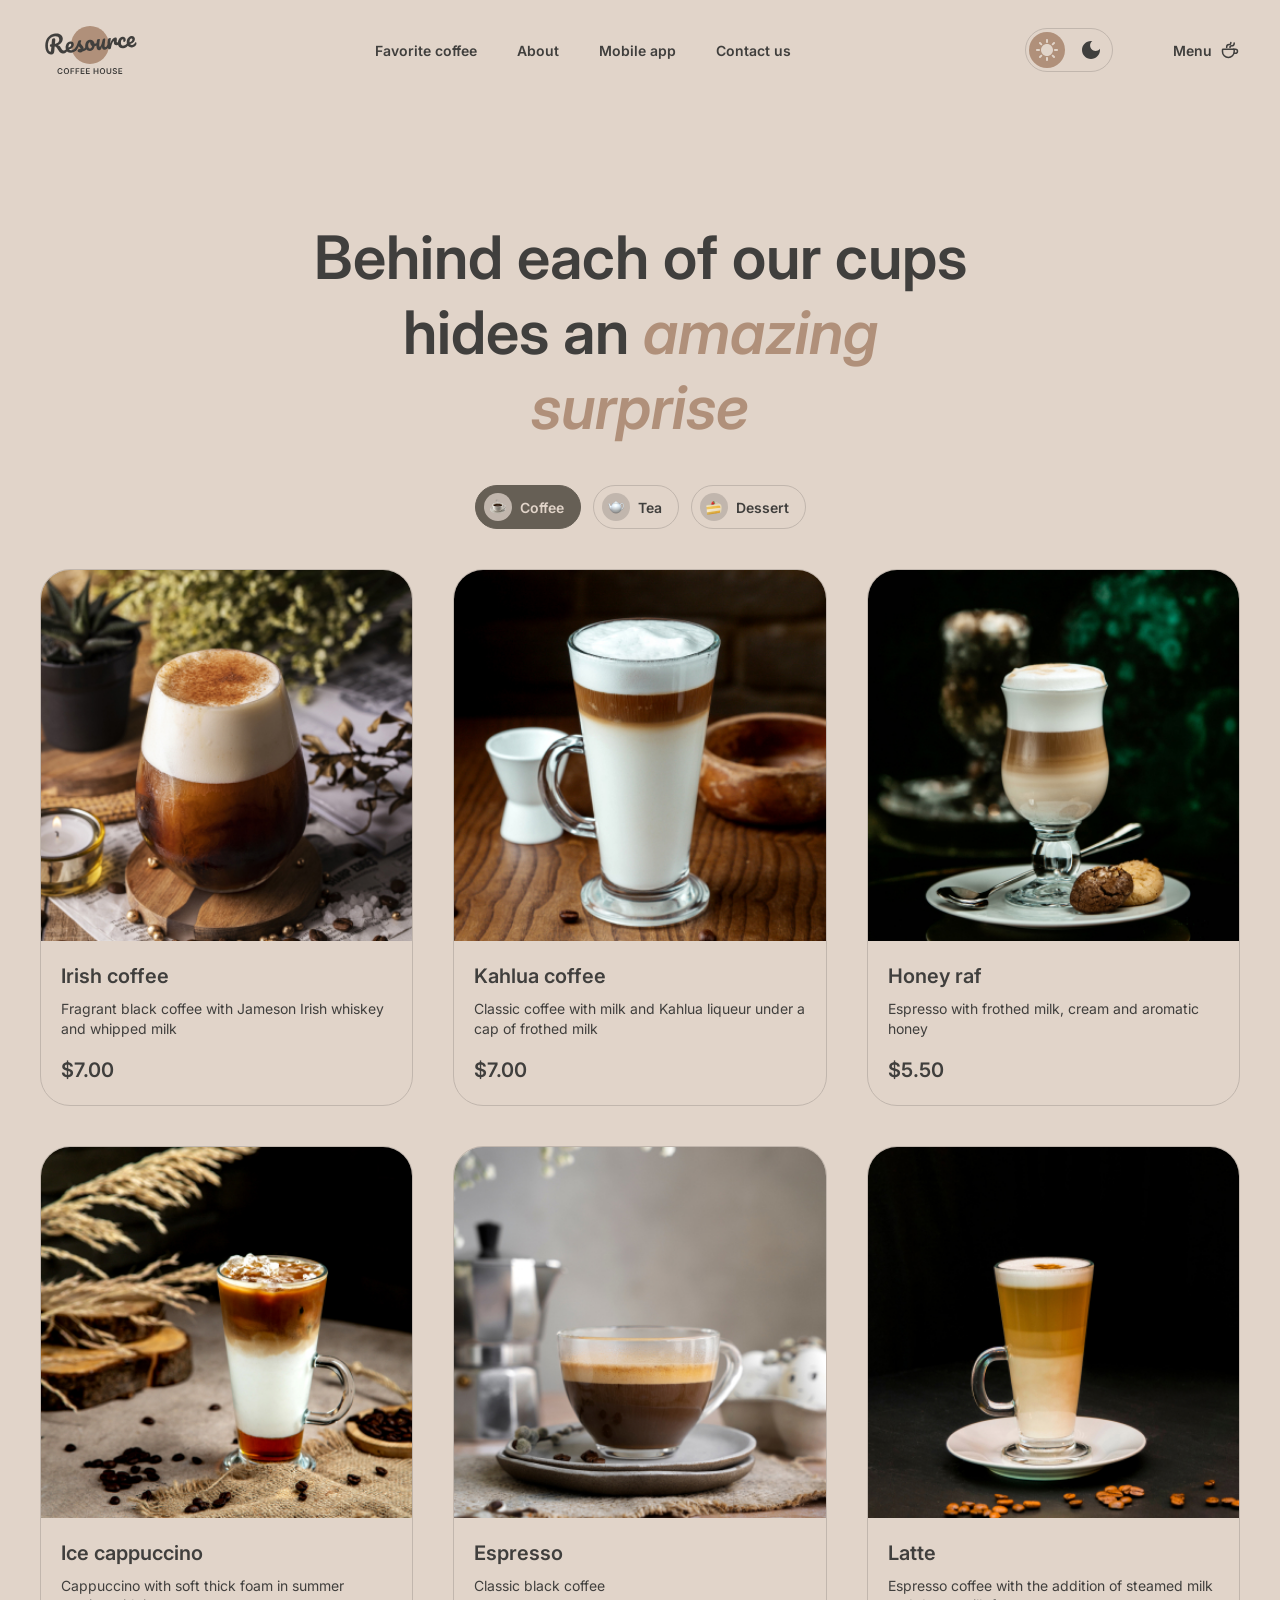
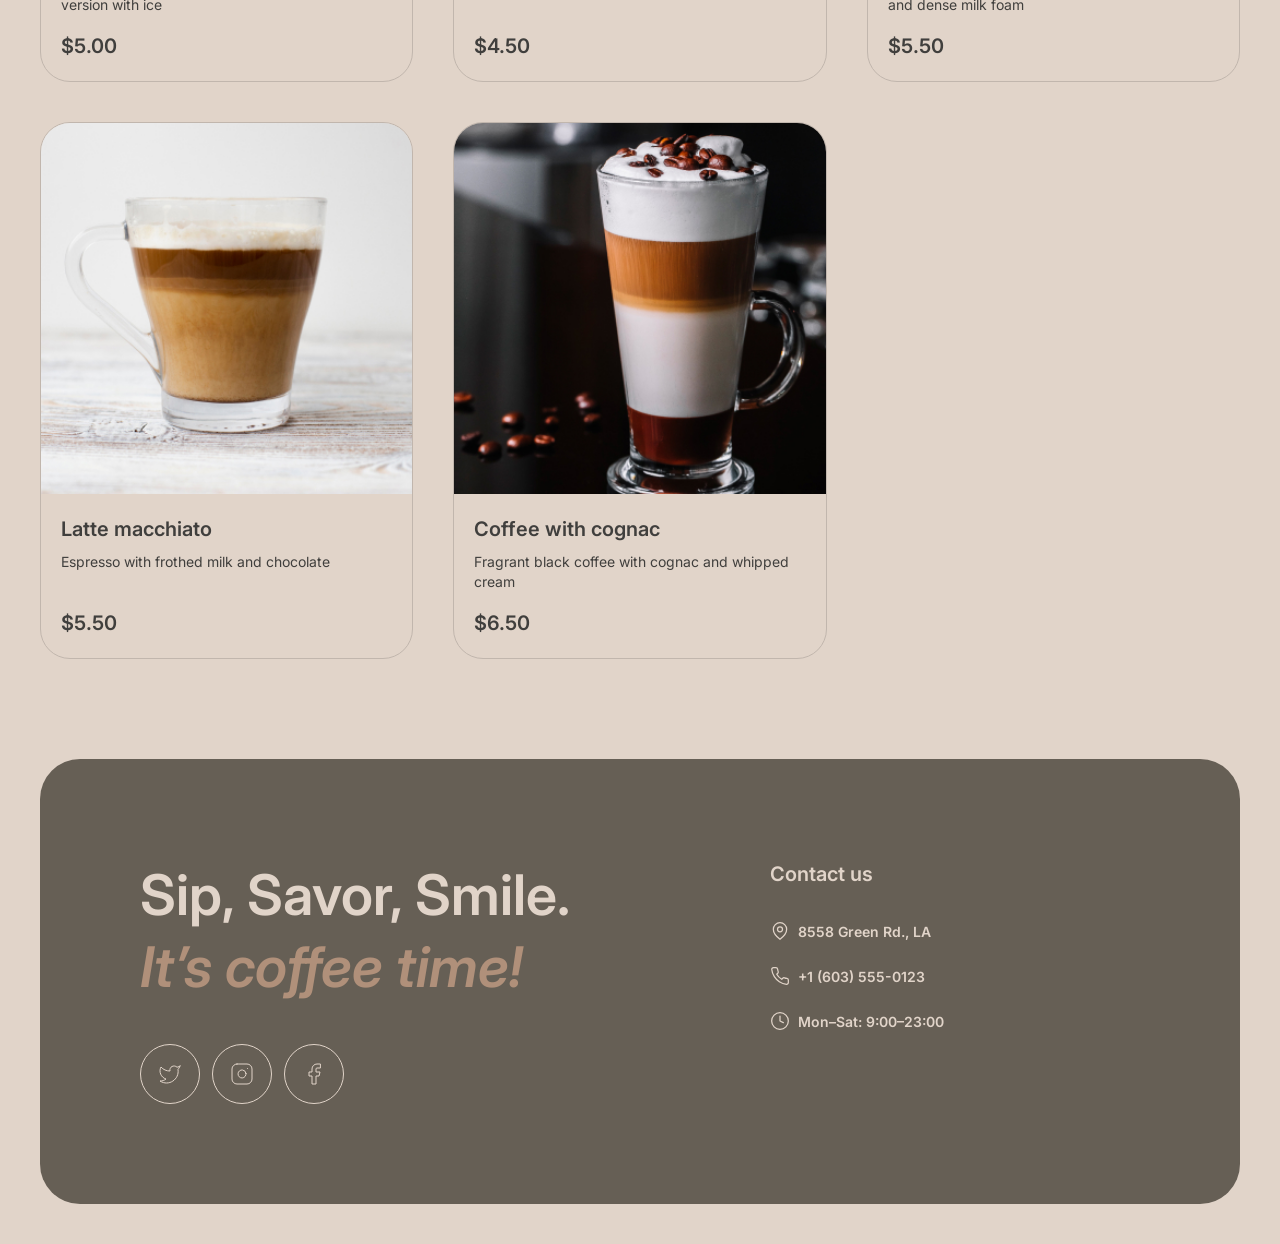
==== commit 91626251: "feat: add adaptiv 768px" ====
--- a/catalog.html
+++ b/catalog.html
@@ -119,6 +119,13 @@
           </button>
         </div>
 
+        <button class="burger" type="button" aria-label="Open menu">
+          <svg width="20" height="20" viewBox="0 0 20 20" fill="none" stroke="currentColor" stroke-width="1.5"
+            stroke-linecap="round" aria-hidden="true">
+            <path d="M3 7h14M3 13h14" />
+          </svg>
+        </button>
+
         <a class="menu-link" href="catalog.html">
           Menu
           <svg width="20" height="20" viewBox="0 0 20 20" fill="none" xmlns="http://www.w3.org/2000/svg"
--- a/css/style.css
+++ b/css/style.css
@@ -1,3 +1,11 @@
+@import "./header.css";
+@import "./hero.css";
+@import "./slider.css";
+@import "./about.css";
+@import "./mobile.css";
+@import "./footer.css";
+@import "./catalog.css";
+
 html {
   scroll-behavior: smooth;
   scroll-padding-top: var(--header-height);
@@ -42,612 +50,4 @@
   color: var(--text-inverse);
 }
 
-.header {
-  padding: 20px 0 40px;
-}
 
-.header__inner {
-  display: flex;
-  align-items: center;
-  justify-content: space-between;
-  height: var(--header-height);
-}
-
-.logo {
-  display: flex;
-  color: var(--text-primary);
-}
-
-.nav__list {
-  display: flex;
-  gap: 40px;
-  margin: 0;
-  padding: 0;
-  list-style: none;
-}
-
-.nav__link {
-  font-size: 14px;
-  font-weight: 600;
-  color: var(--text-primary);
-  text-decoration: none;
-  transition: color var(--transition);
-}
-
-.nav__link:hover {
-  color: var(--text-accent);
-}
-
-.header__actions {
-  display: flex;
-  align-items: center;
-  gap: 60px;
-}
-
-.theme-toggle {
-  display: flex;
-  gap: 8px;
-  box-sizing: border-box;
-  width: 88px;
-  height: 44px;
-  padding: 3px;
-  border: 1px solid var(--border-primary);
-  border-radius: 999px;
-}
-
-.theme-toggle__btn {
-  display: grid;
-  place-items: center;
-  width: 36px;
-  height: 36px;
-  padding: 0;
-  border: 0;
-  border-radius: 50%;
-  background: transparent;
-  color: var(--text-primary);
-  cursor: pointer;
-  transition: background-color var(--transition), color var(--transition);
-}
-
-.theme-toggle__btn svg {
-  display: block;
-}
-
-.theme-toggle__btn.is-active {
-  background: var(--text-accent);
-  color: var(--color-sand-100);
-}
-
-.theme-toggle__btn:focus-visible {
-  outline: 2px solid var(--text-accent);
-  outline-offset: 2px;
-}
-
-.menu-link {
-  display: flex;
-  align-items: center;
-  gap: 8px;
-  font-size: 14px;
-  font-weight: 600;
-  color: var(--text-primary);
-  text-decoration: none;
-  transition: color var(--transition);
-}
-
-.menu-link:hover {
-  color: var(--text-accent);
-}
-
-/* hero */
-
-.hero__inner {
-  position: relative;
-  isolation: isolate;
-  display: flex;
-  align-items: center;
-  min-height: 604px;
-  padding: 60px 96px;
-  border-radius: 40px;
-  overflow: hidden;
-  color: var(--text-inverse);
-}
-
-.hero__bg {
-  position: absolute;
-  inset: 0;
-  z-index: -1;
-  width: 100%;
-  height: 100%;
-  object-fit: cover;
-}
-
-.hero__content {
-  display: flex;
-  flex-direction: column;
-  align-items: flex-start;
-  gap: 40px;
-  max-width: 530px;
-}
-
-.hero__title {
-  font-size: 72px;
-  font-weight: 600;
-  line-height: 1.1;
-}
-
-.hero__accent {
-  font-style: italic;
-  color: var(--text-accent);
-}
-
-.hero__text {
-  max-width: 480px;
-  font-size: 16px;
-  line-height: 1.6;
-}
-
-/* slider */
-
-.accent {
-  font-style: italic;
-  color: var(--text-accent);
-}
-
-.section-title {
-  font-size: 60px;
-  font-weight: 600;
-  line-height: 1.25;
-  text-align: center;
-}
-
-.slider {
-  margin-top: 40px;
-}
-
-.slider__stage {
-  position: relative;
-}
-
-.slider__viewport {
-  overflow: hidden;
-}
-
-.slider__track {
-  display: flex;
-  transition: transform 0.4s ease;
-}
-
-.slider__slide {
-  flex: 0 0 100%;
-  display: flex;
-  flex-direction: column;
-  align-items: center;
-  text-align: center;
-}
-
-.slider__img {
-  display: block;
-  width: auto;
-  height: 424px;
-  max-width: 100%;
-  margin-bottom: 32px;
-  object-fit: contain;
-}
-
-.slider__name {
-  font-size: 24px;
-  font-weight: 600;
-}
-
-.slider__text {
-  max-width: 480px;
-  font-family: var(--font-family);
-  font-weight: 400;
-  font-size: 16px;
-  line-height: 150%;
-  text-align: center;
-  color: var(--text-primary);
-}
-
-.slider__price {
-  margin-top: 16px;
-  font-size: 24px;
-  font-weight: 600;
-}
-
-
-.slider__arrow {
-  z-index: 1;
-  position: absolute;
-  top: 50%;
-  transform: translateY(-50%);
-  display: grid;
-  place-items: center;
-  width: 60px;
-  height: 60px;
-  padding: 0;
-  border: 1px solid var(--border-inverse);
-  border-radius: 50%;
-  background: transparent;
-  color: var(--text-primary);
-  cursor: pointer;
-  transition: border-color var(--transition), color var(--transition);
-}
-
-.slider__arrow--prev {
-  left: 0;
-}
-
-.slider__arrow--next {
-  right: 0;
-}
-
-.slider__arrow:hover {
-  border-color: var(--text-accent);
-  color: var(--text-accent);
-}
-
-.slider__arrow:focus-visible,
-.slider__dot:focus-visible {
-  outline: 2px solid var(--text-accent);
-  outline-offset: 2px;
-}
-
-
-.slider__dots {
-  display: flex;
-  justify-content: center;
-  gap: 10px;
-  margin-top: 24px;
-}
-
-.slider__dot {
-  position: relative;
-  width: 40px;
-  height: 20px;
-  padding: 0;
-  border: 0;
-  background: none;
-  cursor: pointer;
-}
-
-.slider__dot::before {
-  content: "";
-  position: absolute;
-  inset: 8px 0;
-  border-radius: 2px;
-  background: var(--border-primary);
-  transition: background-color var(--transition);
-}
-
-.slider__dot.is-active::before {
-  background: var(--border-inverse);
-}
-
-@media (prefers-reduced-motion: reduce) {
-  .slider__track {
-    transition: none;
-  }
-}
-
-
-/* about */
-
-.about__title {
-  font-size: 56px;
-  font-weight: 600;
-  line-height: 1.3;
-}
-
-.about__gallery {
-  display: grid;
-  grid-template-columns: repeat(2, 1fr);
-  gap: 40px;
-  margin-top: 40px;
-}
-
-.about__col {
-  display: flex;
-  flex-direction: column;
-  gap: 40px;
-}
-
-.about__img {
-  display: block;
-  width: 100%;
-  height: auto;
-  border-radius: 20px;
-  object-fit: cover;
-}
-
-.about__img--tall {
-  aspect-ratio: 660 / 590;
-}
-
-.about__img--short {
-  aspect-ratio: 660 / 431;
-}
-
-/* mobile */
-
-.app__inner {
-  display: grid;
-  grid-template-columns: 1fr 630px;
-  align-items: center;      /* текст по центру высоты картинки */
-}
-
-.app__title {
-  font-size: 56px;
-  font-weight: 600;
-  line-height: 1.2;
-}
-
-.app__text {
-  max-width: 600px;
-  margin-top: 24px;
-  font-size: 16px;
-  line-height: 1.4;
-}
-
-.app__stores {
-  display: flex;
-  flex-wrap: wrap;
-  gap: 20px;
-  margin-top: 40px;
-}
-
-.store-btn {
-  display: inline-flex;
-  align-items: center;
-  gap: 12px;
-  width: 200px;
-  height: 64px;
-  padding: 0 20px;
-  border: 1px solid var(--border-inverse);
-  border-radius: 999px;
-  color: var(--text-primary);
-  text-decoration: none;
-  transition: border-color var(--transition), color var(--transition);
-}
-
-.store-btn:hover {
-  border-color: var(--text-accent);
-  color: var(--text-accent);
-}
-
-.store-btn:focus-visible {
-  outline: 2px solid var(--text-accent);
-  outline-offset: 2px;
-}
-
-.store-btn svg,
-.store-btn img {
-  flex-shrink: 0;
-}
-
-.store-btn__label {
-  display: flex;
-  flex-direction: column;
-  line-height: 1.2;
-}
-
-.store-btn__hint {
-  font-size: 12px;
-}
-
-.store-btn__name {
-  font-size: 16px;
-  font-weight: 600;
-}
-
-.app__img {
-  display: block;
-  width: 100%;
-  height: auto;
-}
-
-/* footer */
-
-.footer {
-  padding-bottom: 40px;
-}
-
-.footer__inner {
-  display: grid;
-  grid-template-columns: 630px 1fr;
-  align-items: start;
-  padding: 100px;
-  border-radius: 40px;
-  background-color: var(--background-container);
-  color: var(--text-inverse);
-}
-
-.footer__title {
-  font-size: 56px;
-  font-weight: 600;
-  line-height: 1.3;
-}
-
-.footer__title .accent {
-  display: block; 
-}
-
-.socials {
-  display: flex;
-  gap: 12px;
-  margin-top: 40px;
-  padding: 0;
-  list-style: none;
-}
-
-.socials__link {
-  display: grid;
-  place-items: center;
-  width: 60px;
-  height: 60px;
-  border: 1px solid currentColor;
-  border-radius: 50%;
-  color: var(--text-inverse);
-  transition: color var(--transition);
-}
-
-.socials__link:hover {
-  color: var(--text-accent);
-}
-
-.footer__subtitle {
-  margin-bottom: 32px;
-  font-size: 20px;
-  font-weight: 600;
-}
-
-.contacts {
-  display: flex;
-  flex-direction: column;
-  gap: 24px;
-  margin: 0;
-  padding: 0;
-  list-style: none;
-}
-
-.contacts__item {
-  display: flex;
-  align-items: center;
-  gap: 8px;
-}
-
-.contacts__item svg {
-  flex-shrink: 0;
-}
-
-.contacts__text {
-  font-size: 14px;
-  font-style: normal; 
-  font-weight: 600;
-  color: inherit;
-  text-decoration: none;
-}
-
-a.contacts__text:hover,
-.socials__link:focus-visible,
-a.contacts__text:focus-visible {
-  color: var(--text-accent);
-}
-
-.socials__link:focus-visible,
-a.contacts__text:focus-visible {
-  outline: 2px solid var(--text-accent);
-  outline-offset: 2px;
-}
-
-
-/* catalog */
-
-.menu__title {
-  max-width: 700px;
-  margin-inline: auto;
-}
-
-/* вкладки */
-.tabs {
-  display: flex;
-  justify-content: center;
-  gap: 12px;
-  margin-top: 40px;
-}
-
-.tab {
-  display: inline-flex;
-  align-items: center;
-  gap: 8px;
-  height: 44px;
-  padding: 0 16px 0 8px;
-  border: 1px solid var(--border-primary);
-  border-radius: 999px;
-  background: transparent;
-  color: var(--text-primary);
-  font-size: 14px;
-  font-weight: 600;
-  cursor: pointer;
-  transition: background-color var(--transition), color var(--transition);
-}
-
-.tab__icon {
-  display: grid;
-  place-items: center;
-  width: 28px;
-  height: 28px;
-  border-radius: 50%;
-  background: var(--border-primary);
-}
-
-.tab.is-active {
-  border-color: var(--background-container);
-  background: var(--background-container);
-  color: var(--text-inverse);
-}
-
-.tab:hover:not(.is-active) {
-  border-color: var(--text-accent);
-}
-
-.tab:focus-visible {
-  outline: 2px solid var(--text-accent);
-  outline-offset: 2px;
-}
-
-.menu__grid {
-  display: grid;
-  grid-template-columns: repeat(4, 1fr);
-  gap: 40px;
-  margin: 40px 0 0;
-  padding: 0;
-  list-style: none;
-}
-
-.card {
-  display: flex;
-  flex-direction: column;
-  overflow: hidden;
-  border: 1px solid var(--border-primary);
-  border-radius: 30px;
-}
-
-.card__img {
-  display: block;
-  width: 100%;
-  height: auto;
-  aspect-ratio: 1;
-  object-fit: cover;
-}
-
-.card__body {
-  display: flex;
-  flex: 1;
-  flex-direction: column;
-  padding: 20px;
-}
-
-.card__name {
-  font-size: 20px;
-  font-weight: 600;
-}
-
-.card__text {
-  margin-top: 8px;
-  font-size: 14px;
-  line-height: 1.4;
-}
-
-.card__price {
-  margin-top: auto;  
-  padding-top: 16px;
-  font-size: 20px;
-  font-weight: 600;
-}
-
-
-.menu-link[aria-current="page"] {
-  padding-bottom: 4px;
-  border-bottom: 1px solid currentColor;
-}
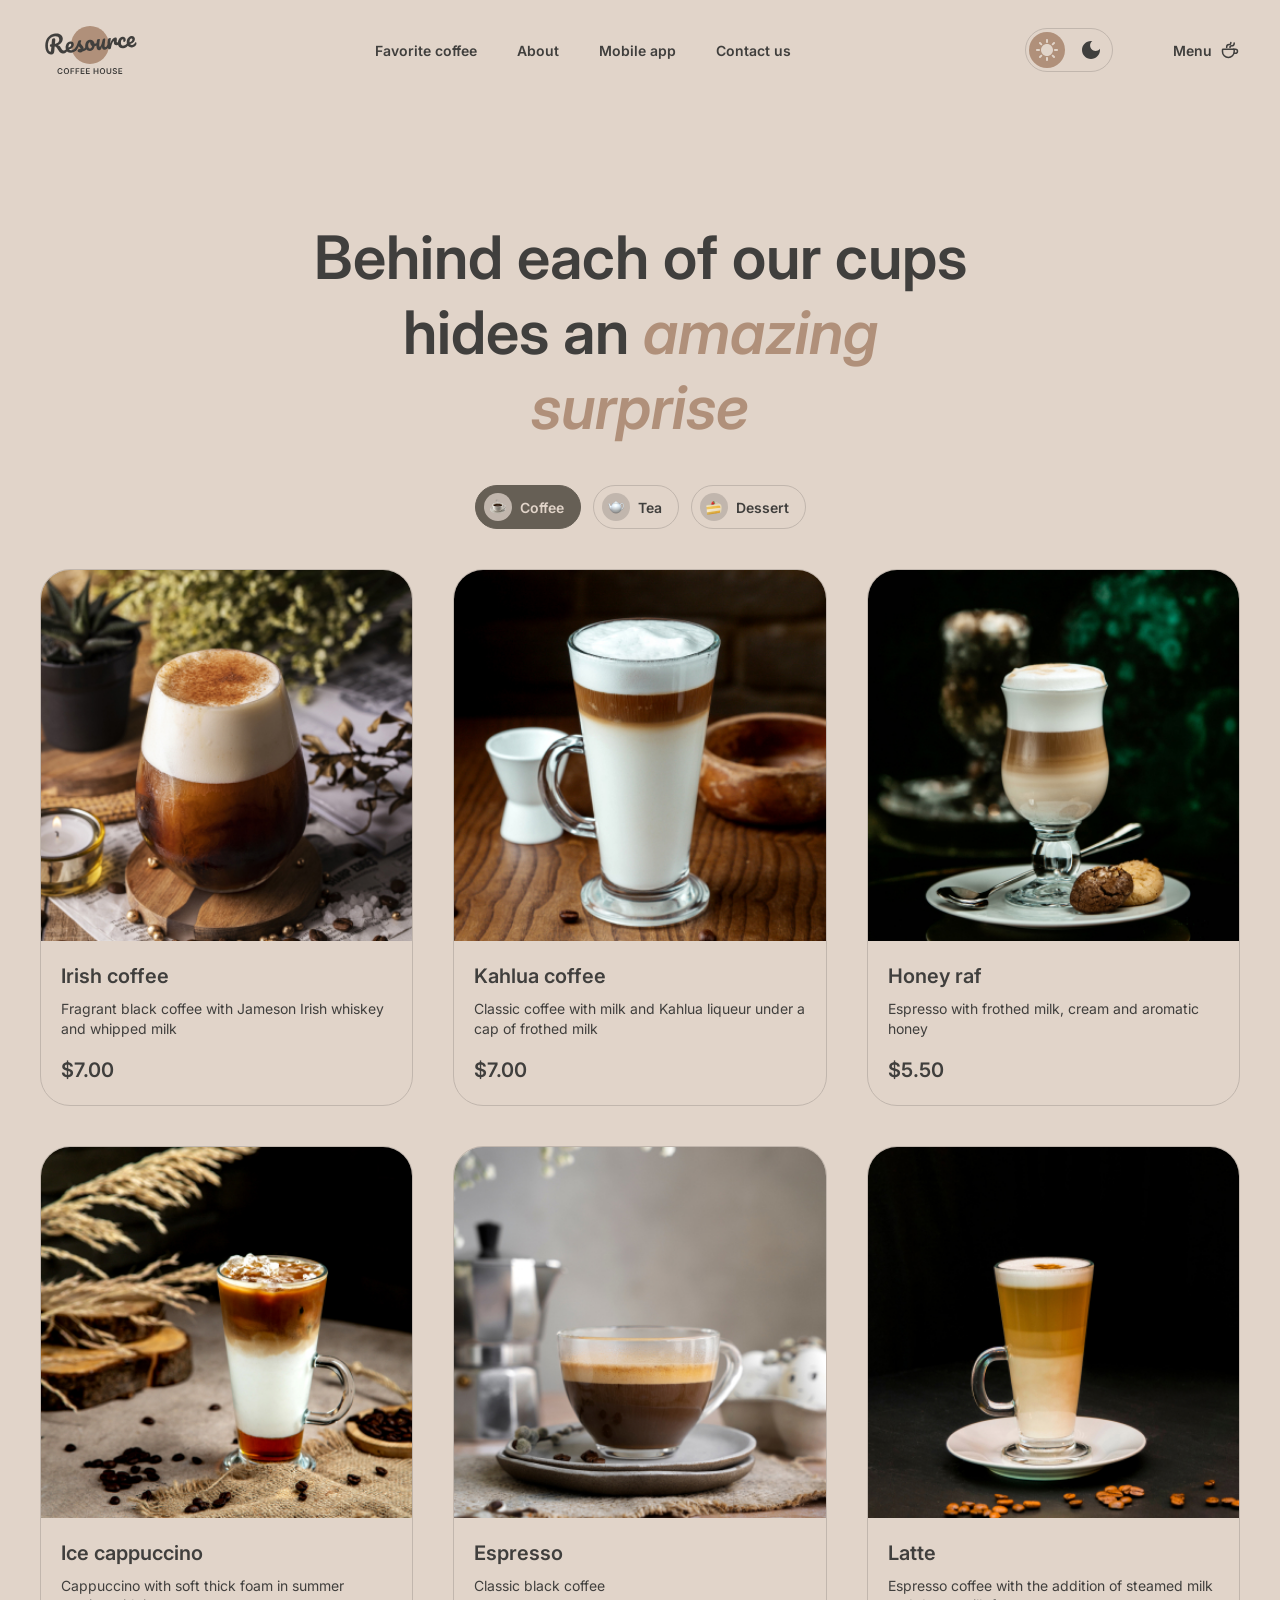
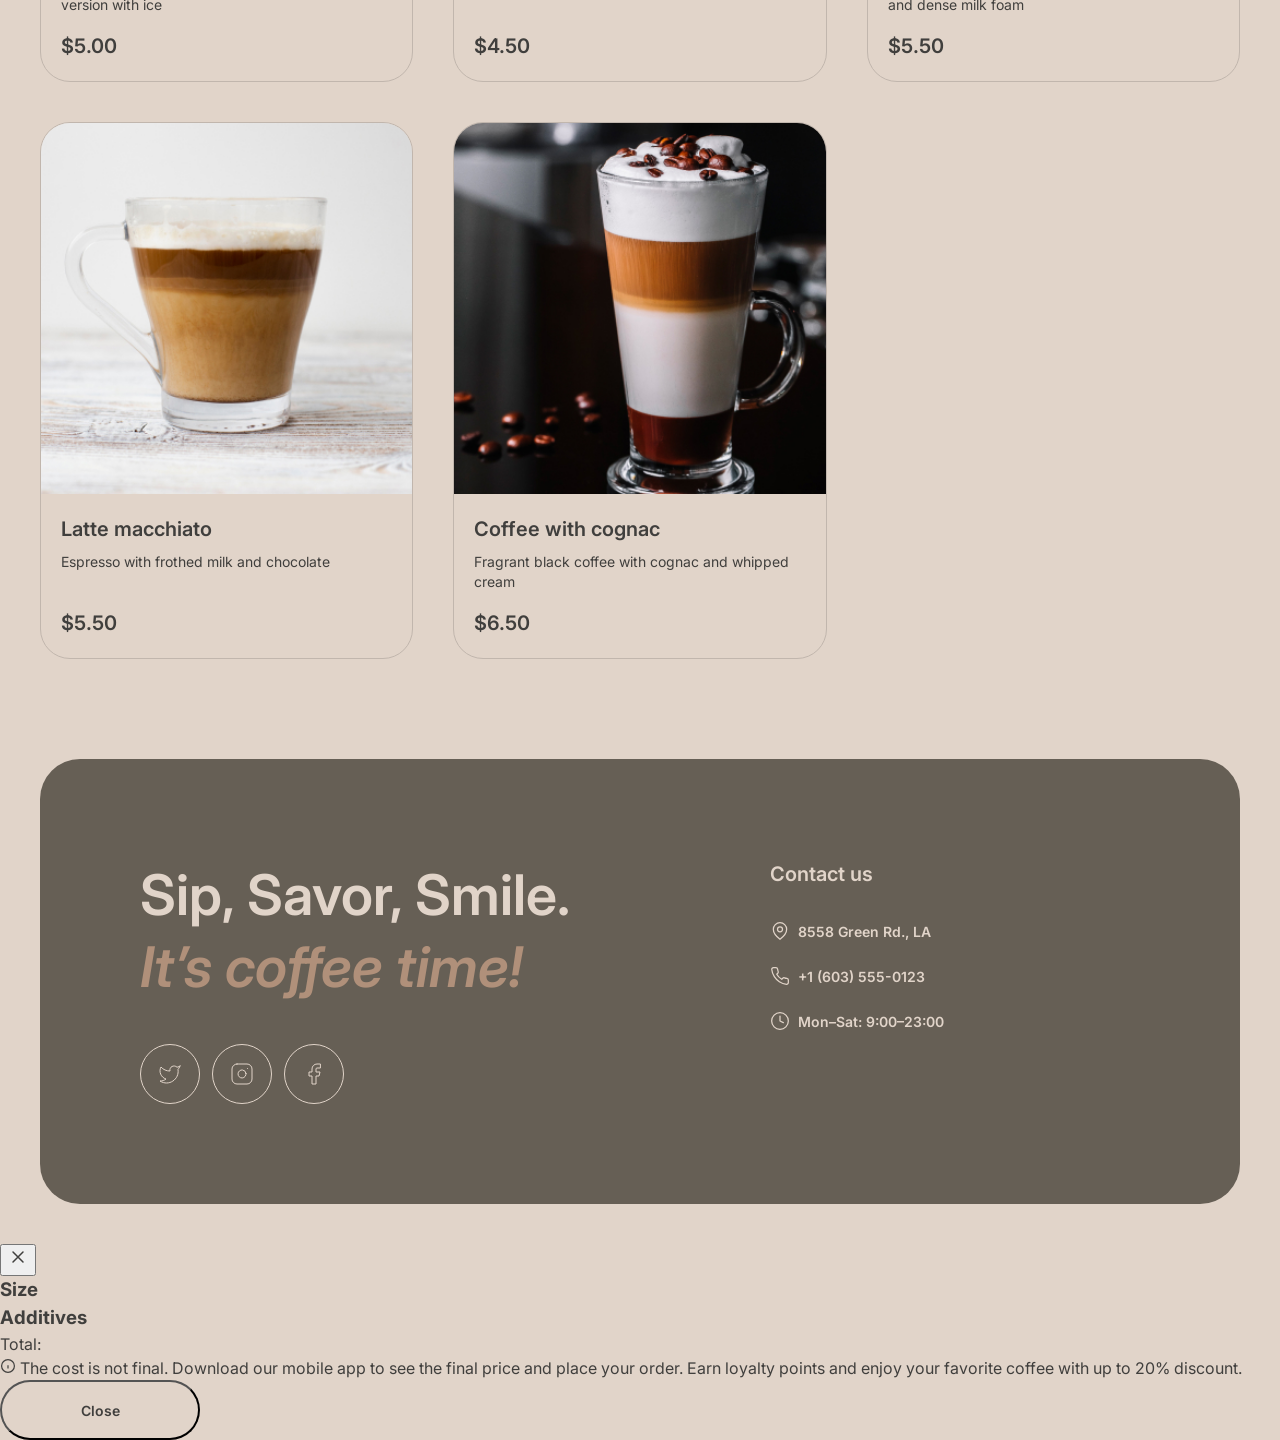
==== commit b0c67bf9: "feat: add layout catalog card" ====
--- a/catalog.html
+++ b/catalog.html
@@ -21,6 +21,7 @@
   <link rel="stylesheet" href="css/style.css">
   <script src="js/theme.js" defer></script>
   <script src="js/catalog.js" defer></script>
+  <script src="js/burger.js" defer></script>
 </head>
 
 <body>
@@ -248,6 +249,53 @@
       </div>
     </div>
   </footer>
+
+
+  <div class="modal-overlay" id="modal">
+    <div class="modal" role="dialog" aria-modal="true" aria-labelledby="modal-title">
+      <button class="modal__close-icon" type="button" aria-label="Close">
+        <svg width="20" height="20" viewBox="0 0 20 20" fill="none" stroke="currentColor" stroke-width="1.5"
+          stroke-linecap="round" aria-hidden="true">
+          <path d="M5 5l10 10M15 5L5 15" />
+        </svg>
+      </button>
+
+      <img class="modal__img" id="modal-img" src="" alt="">
+
+      <div class="modal__content">
+        <h2 class="modal__title" id="modal-title"></h2>
+        <p class="modal__text" id="modal-text"></p>
+
+        <div class="modal__group">
+          <h3 class="modal__label">Size</h3>
+          <div class="modal__options" id="modal-sizes"></div>
+        </div>
+
+        <div class="modal__group">
+          <h3 class="modal__label">Additives</h3>
+          <div class="modal__options" id="modal-additives"></div>
+        </div>
+
+        <div class="modal__total">
+          <span>Total:</span>
+          <span id="modal-total"></span>
+        </div>
+
+        <p class="modal__note">
+          <svg width="16" height="16" viewBox="0 0 20 20" fill="none" stroke="currentColor" stroke-width="1.5"
+            aria-hidden="true">
+            <circle cx="10" cy="10" r="8" />
+            <path d="M10 9v4M10 6.5v.01" />
+          </svg>
+          The cost is not final. Download our mobile app to see the final price and place your order. Earn loyalty
+          points and enjoy your favorite coffee with up to 20% discount.
+        </p>
+
+        <button class="btn modal__close" type="button">Close</button>
+      </div>
+    </div>
+  </div>
+
 </body>
 
 </html>
--- a/css/style.css
+++ b/css/style.css
@@ -50,4 +50,29 @@
   color: var(--text-inverse);
 }
 
+@media (max-width: 768px) {
+  .section {
+    padding-block: 80px;
+  }
 
+  .btn {
+    width: 180px;
+  }
+}
+
+@media (max-width: 380px) {
+  .container {
+    width: min(100% - 2 * 20px, var(--container-width));
+  }
+
+  .section {
+    padding-block: 64px;
+  }
+
+  .btn {
+    width: 100%;
+    max-width: 220px;
+  }
+}
+
+
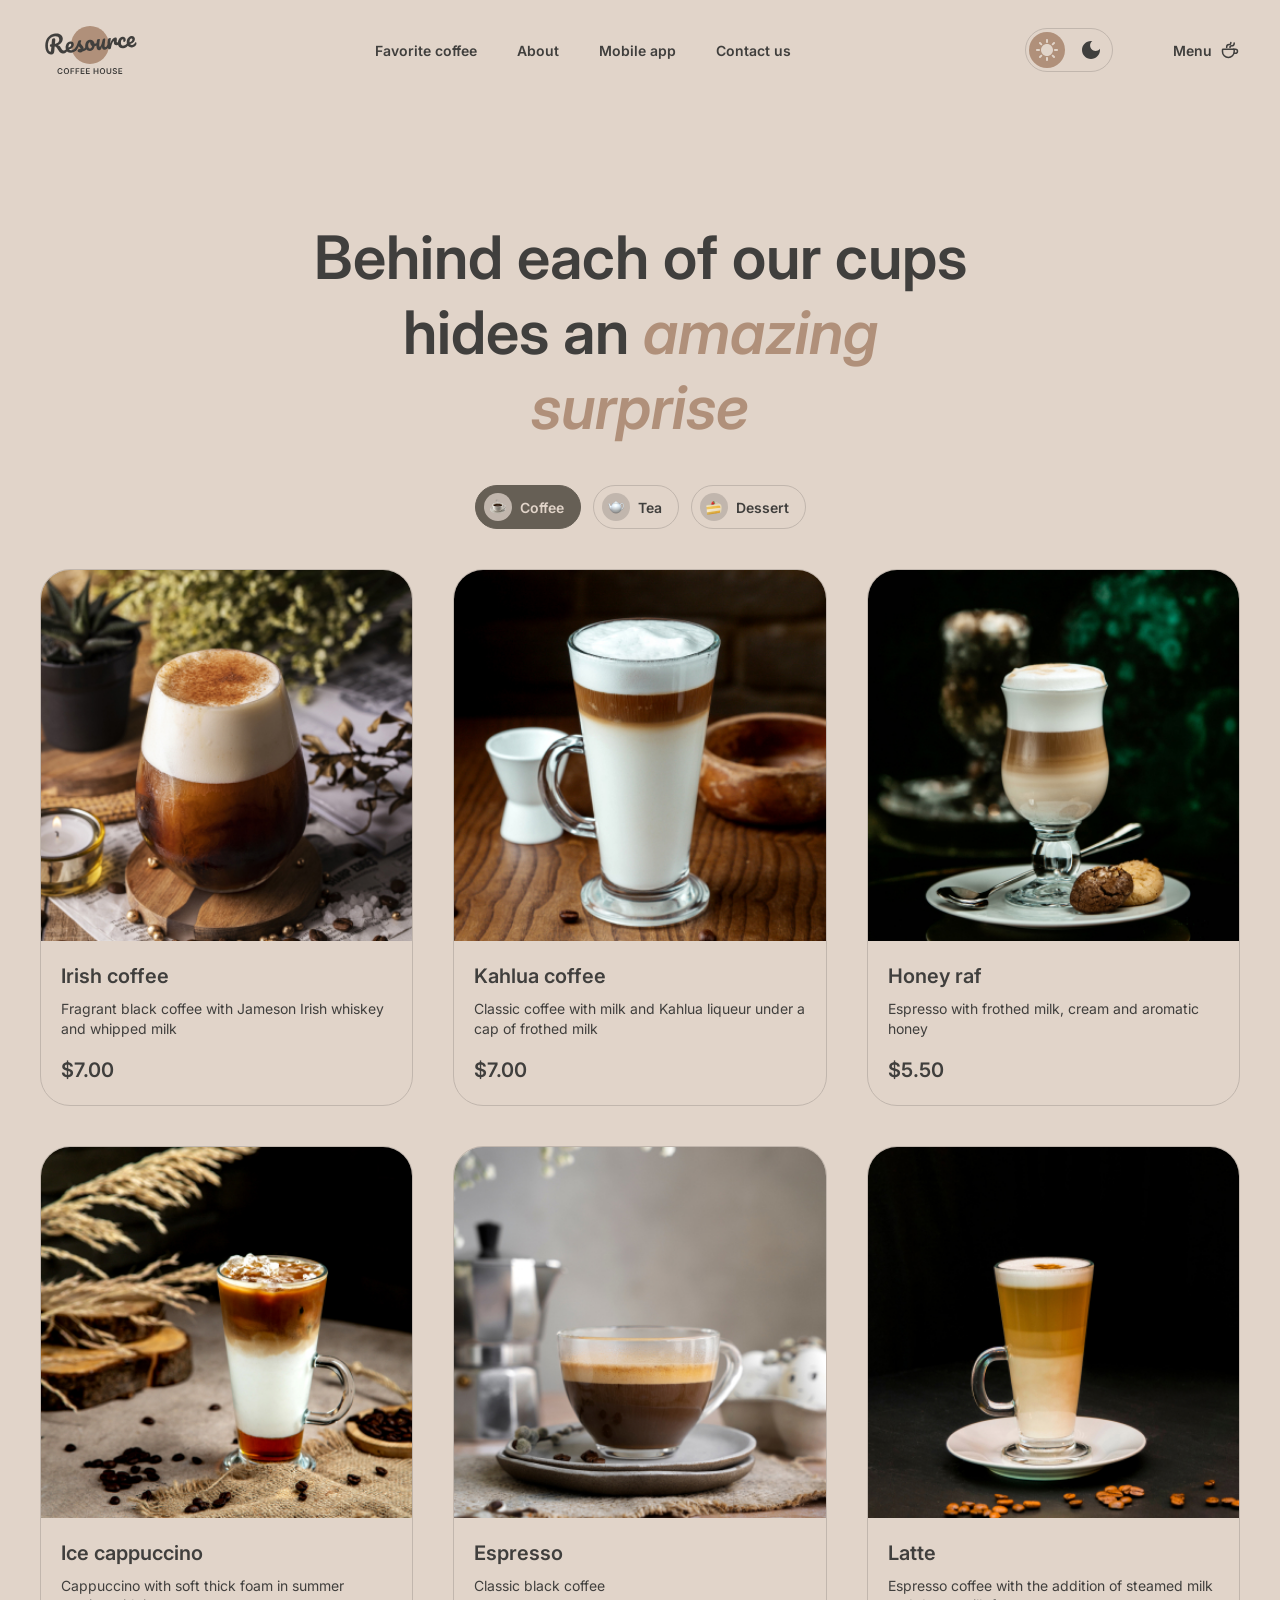
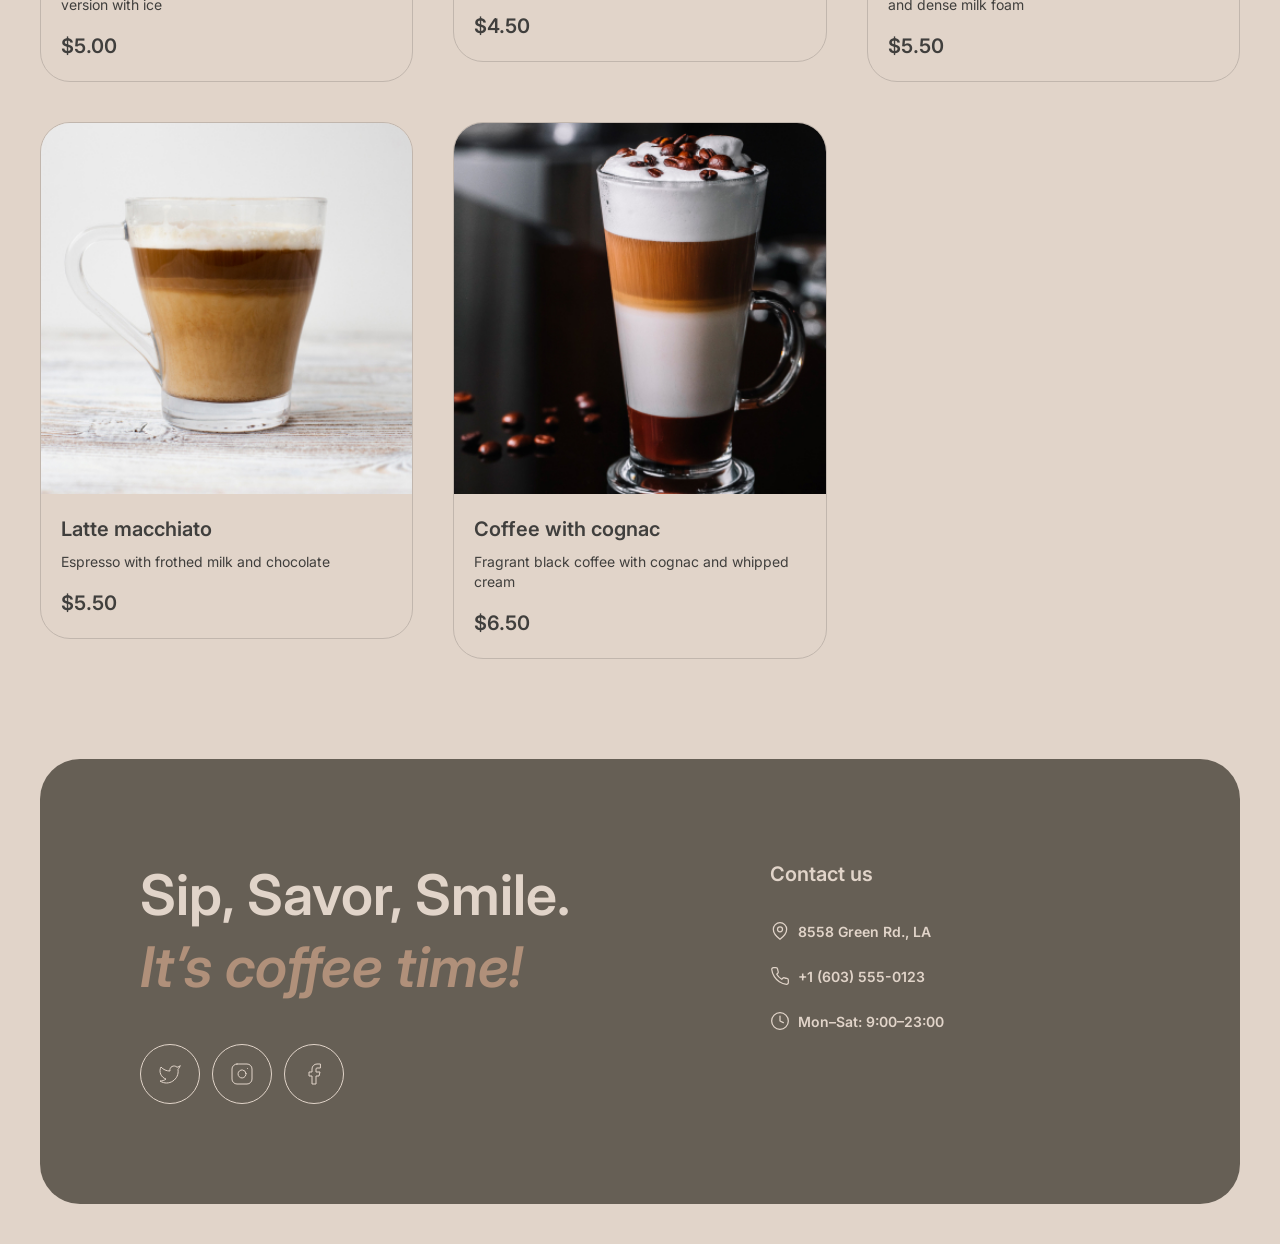
==== commit 4b54e9d5: "feat: add modal.js logic and video hero section" ====
--- a/catalog.html
+++ b/catalog.html
@@ -22,6 +22,7 @@
   <script src="js/theme.js" defer></script>
   <script src="js/catalog.js" defer></script>
   <script src="js/burger.js" defer></script>
+  <script src="js/modal.js" defer></script>
 </head>
 
 <body>
--- a/css/style.css
+++ b/css/style.css
@@ -75,4 +75,149 @@
   }
 }
 
-
+/* modal */
+
+
+.modal-overlay {
+  position: fixed;
+  inset: 0;
+  z-index: 100;
+  display: flex;
+  align-items: center;
+  justify-content: center;
+  padding: 20px;
+  background: var(--background-overlay);
+  visibility: hidden;
+  opacity: 0;
+  transition: opacity var(--transition), visibility var(--transition);
+}
+
+.modal-overlay.is-open {
+  visibility: visible;
+  opacity: 1;
+}
+
+body.modal-open {
+  overflow: hidden;
+}
+
+.modal {
+  position: relative;
+  display: flex;
+  width: min(1000px, 100%);
+  max-height: 90vh;
+  overflow-y: auto;
+  border-radius: 40px;
+  background: var(--background-modal);
+  color: var(--text-primary);
+}
+
+.modal__close-icon {
+  position: absolute;
+  top: 24px;
+  right: 24px;
+  display: grid;
+  place-items: center;
+  width: 36px;
+  height: 36px;
+  border: 0;
+  border-radius: 50%;
+  background: var(--background-modal-control);
+  color: var(--text-primary);
+  cursor: pointer;
+}
+
+.modal__img {
+  width: 40%;
+  object-fit: cover;
+  border-radius: 40px 0 0 40px;
+}
+
+.modal__content {
+  display: flex;
+  flex: 1;
+  flex-direction: column;
+  gap: 20px;
+  padding: 40px;
+}
+
+.modal__title { font-size: 28px; font-weight: 600; }
+.modal__label { margin-bottom: 12px; font-size: 14px; font-weight: 600; }
+
+.modal__options {
+  display: flex;
+  flex-wrap: wrap;
+  gap: 8px;
+}
+
+.option {
+  display: inline-flex;
+  align-items: center;
+  gap: 8px;
+  height: 44px;
+  padding: 0 16px;
+  border: 1px solid var(--border-primary);
+  border-radius: 999px;
+  background: transparent;
+  color: var(--text-primary);
+  font-size: 14px;
+  font-weight: 600;
+  cursor: pointer;
+}
+
+.option__badge {
+  display: grid;
+  place-items: center;
+  width: 24px;
+  height: 24px;
+  border-radius: 50%;
+  background: var(--border-primary);
+  font-size: 12px;
+}
+
+.option.is-active {
+  border-color: var(--background-container);
+  background: var(--background-container);
+  color: var(--text-inverse);
+}
+
+.option.is-active .option__badge {
+  background: var(--text-inverse);
+  color: var(--background-container);
+}
+
+.modal__total {
+  display: flex;
+  justify-content: space-between;
+  padding-top: 16px;
+  border-top: 1px solid var(--border-primary);
+  font-size: 20px;
+  font-weight: 600;
+}
+
+.modal__note {
+  display: flex;
+  gap: 8px;
+  font-size: 12px;
+  line-height: 1.4;
+}
+
+.modal__close { width: 100%; }
+
+@media (max-width: 768px) {
+  .modal { width: min(656px, 100%); }
+  .modal__content { padding: 24px; gap: 16px; }
+}
+
+@media (max-width: 480px) {
+  .modal {
+    flex-direction: column;
+    max-height: 95vh;
+    border-radius: 24px;
+  }
+  .modal__img {
+    width: 100%;
+    height: 220px;
+    border-radius: 24px 24px 0 0;
+  }
+}
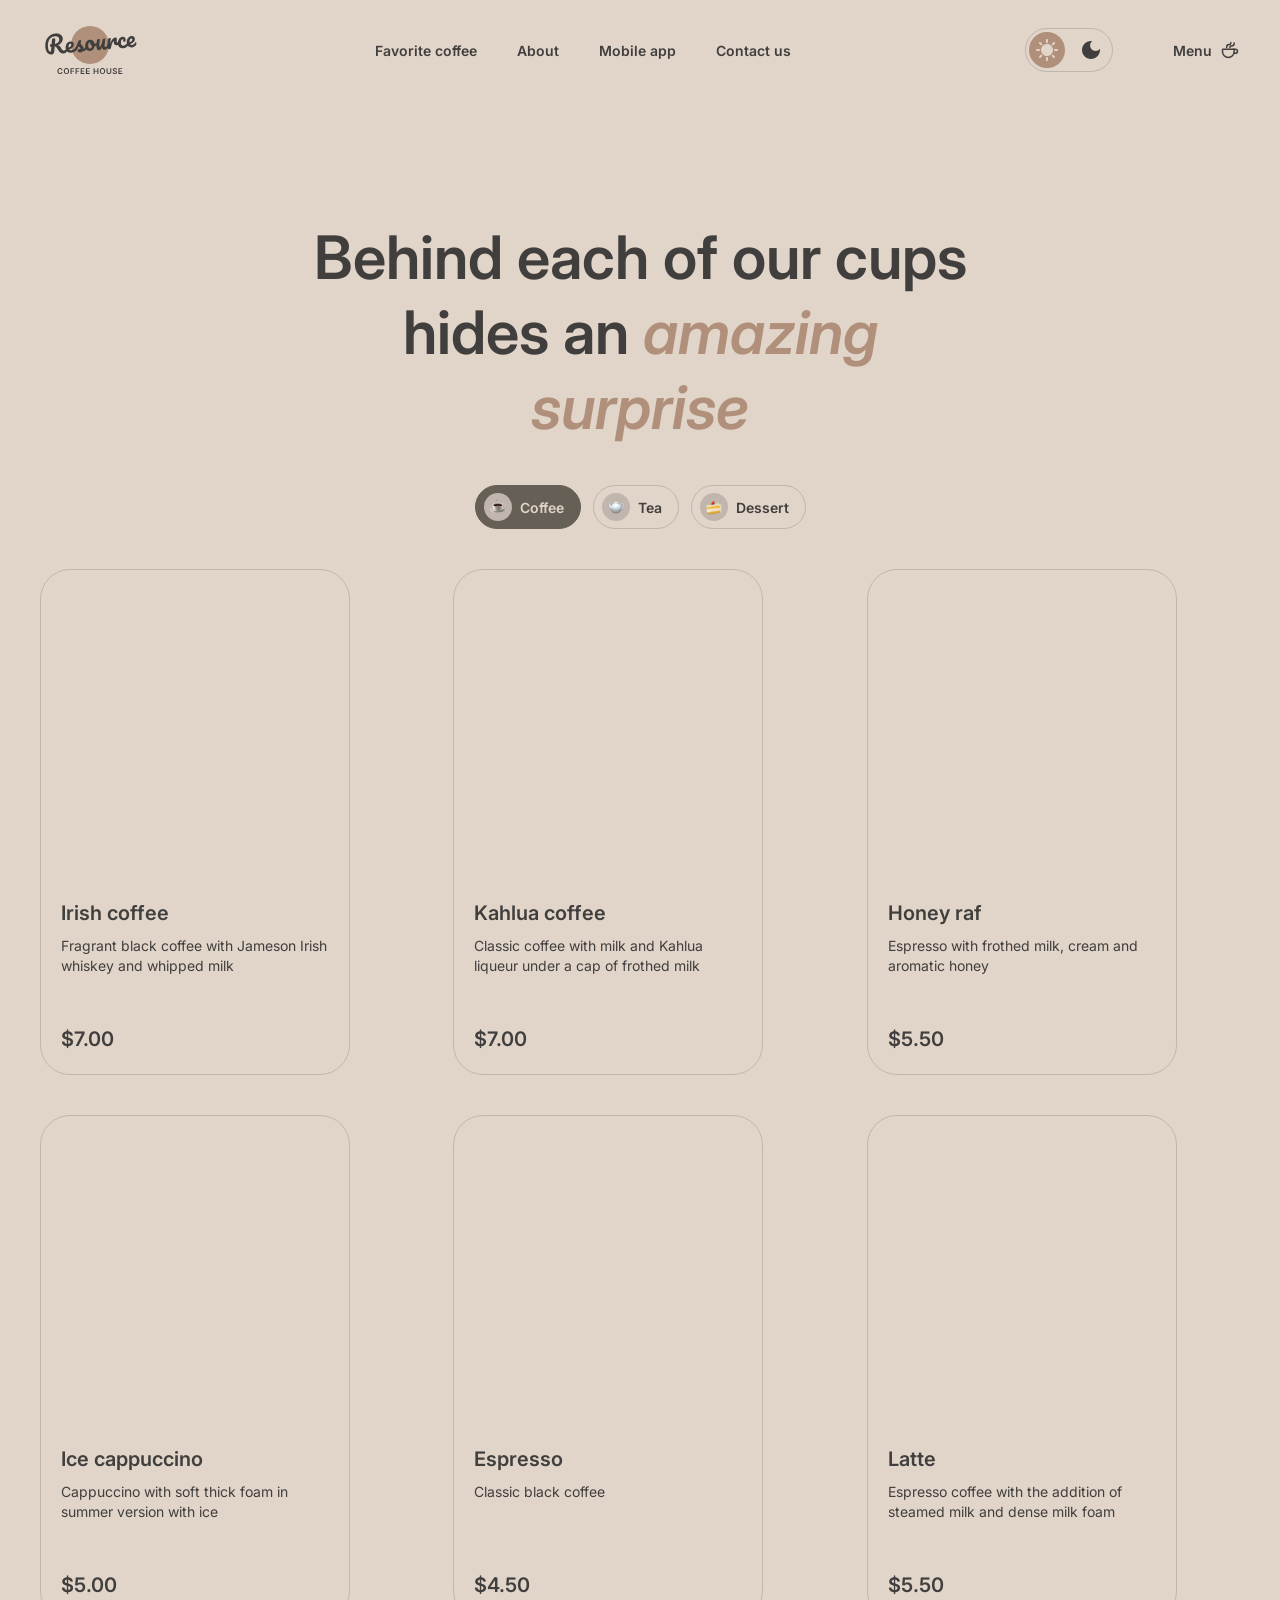
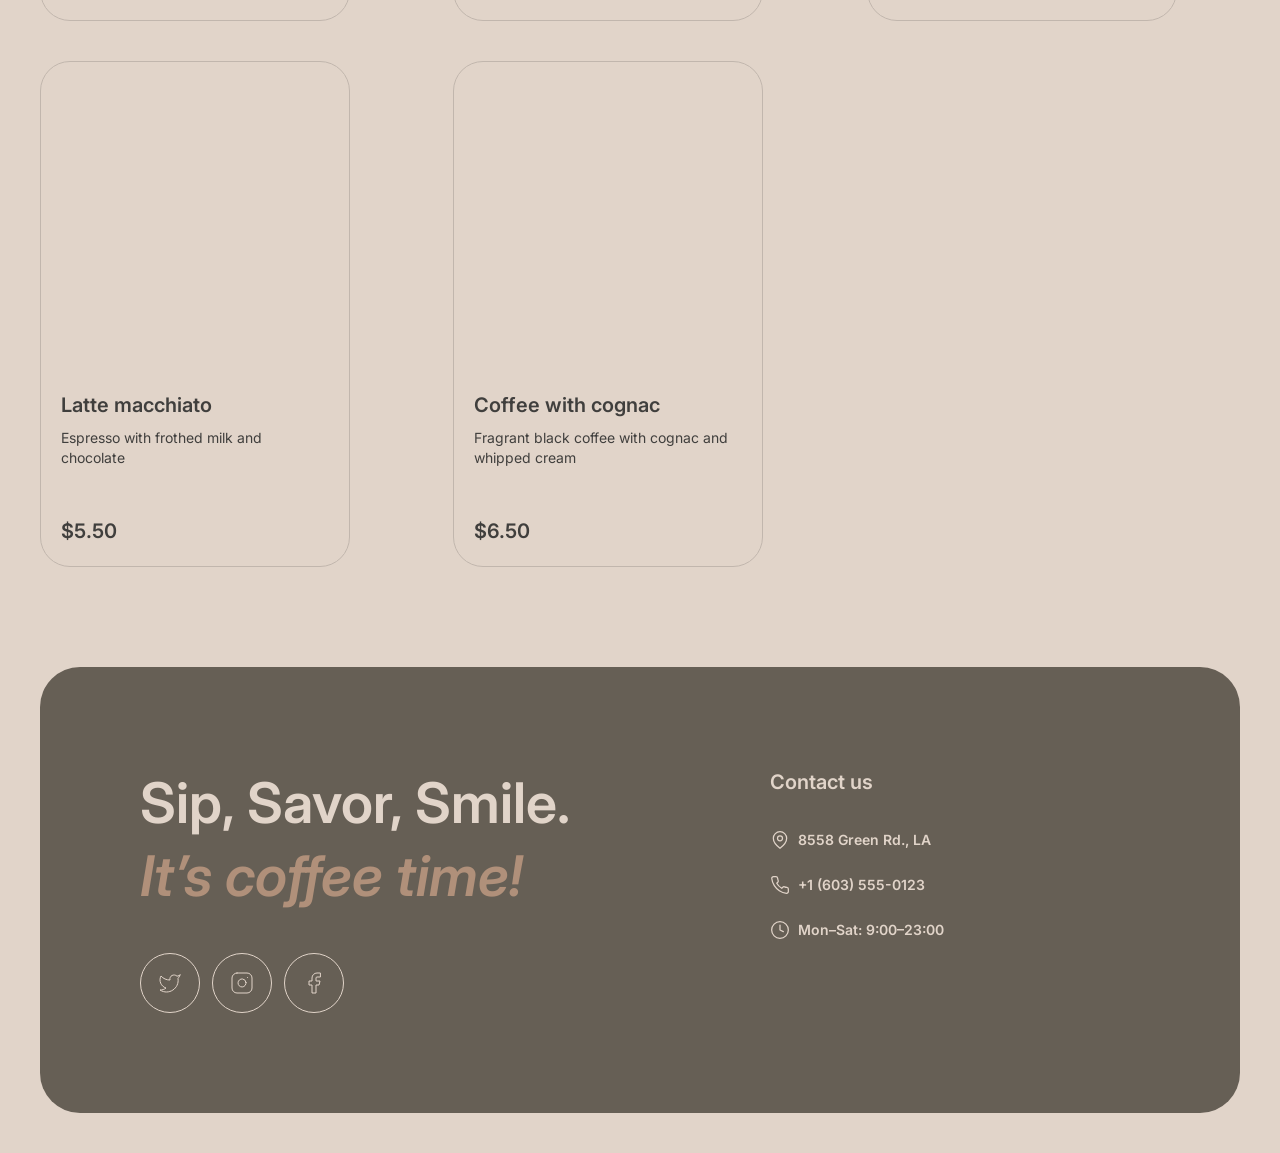
==== commit 4c98ed22: "feat: add pagination after 768px and correct favicon and fix bag height card" ====
--- a/catalog.html
+++ b/catalog.html
@@ -5,7 +5,7 @@
   <meta charset="UTF-8">
   <meta name="viewport" content="width=device-width, initial-scale=1.0">
   <title>Resource Coffee House</title>
-  <link rel="icon" href="img/favicon.svg" type="image/svg+xml">
+  <link rel="icon" href="img/icons/coffee.png" type="image/svg+xml">
   <script>
     try {
       document.documentElement.dataset.theme = localStorage.getItem('theme') || 'light';
@@ -173,6 +173,13 @@
         </div>
 
         <ul class="menu__grid"></ul>
+        <button class="load-more" type="button" aria-label="Show more" hidden>
+          <svg width="24" height="24" viewBox="0 0 24 24" fill="none" stroke="currentColor" stroke-width="1.5"
+            stroke-linecap="round" stroke-linejoin="round" aria-hidden="true">
+            <path d="M20 12a8 8 0 1 1-2.34-5.66" />
+            <path d="M20 4v5h-5" />
+          </svg>
+        </button>
       </div>
     </section>
   </main>
@@ -254,12 +261,12 @@
 
   <div class="modal-overlay" id="modal">
     <div class="modal" role="dialog" aria-modal="true" aria-labelledby="modal-title">
-      <button class="modal__close-icon" type="button" aria-label="Close">
+      <!-- <button class="modal__close-icon" type="button" aria-label="Close">
         <svg width="20" height="20" viewBox="0 0 20 20" fill="none" stroke="currentColor" stroke-width="1.5"
           stroke-linecap="round" aria-hidden="true">
           <path d="M5 5l10 10M15 5L5 15" />
         </svg>
-      </button>
+      </button> -->
 
       <img class="modal__img" id="modal-img" src="" alt="">
 
